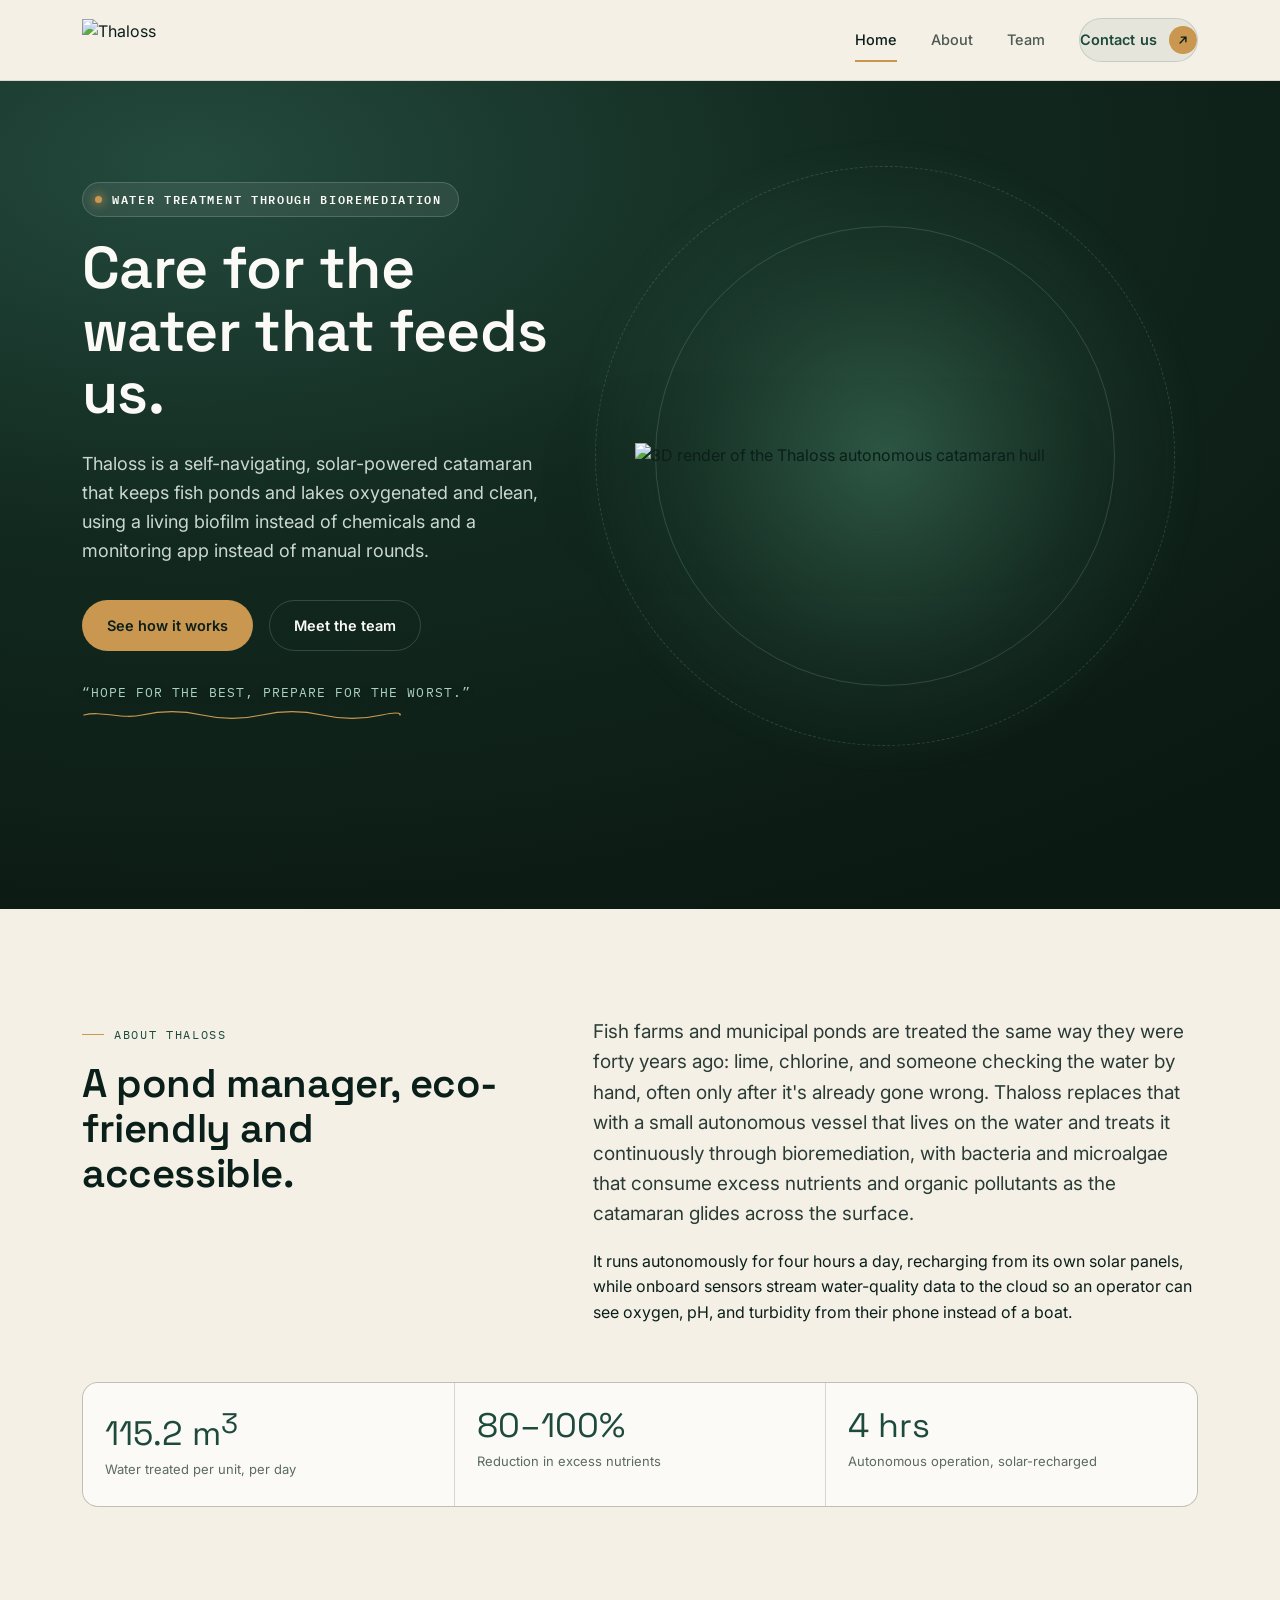
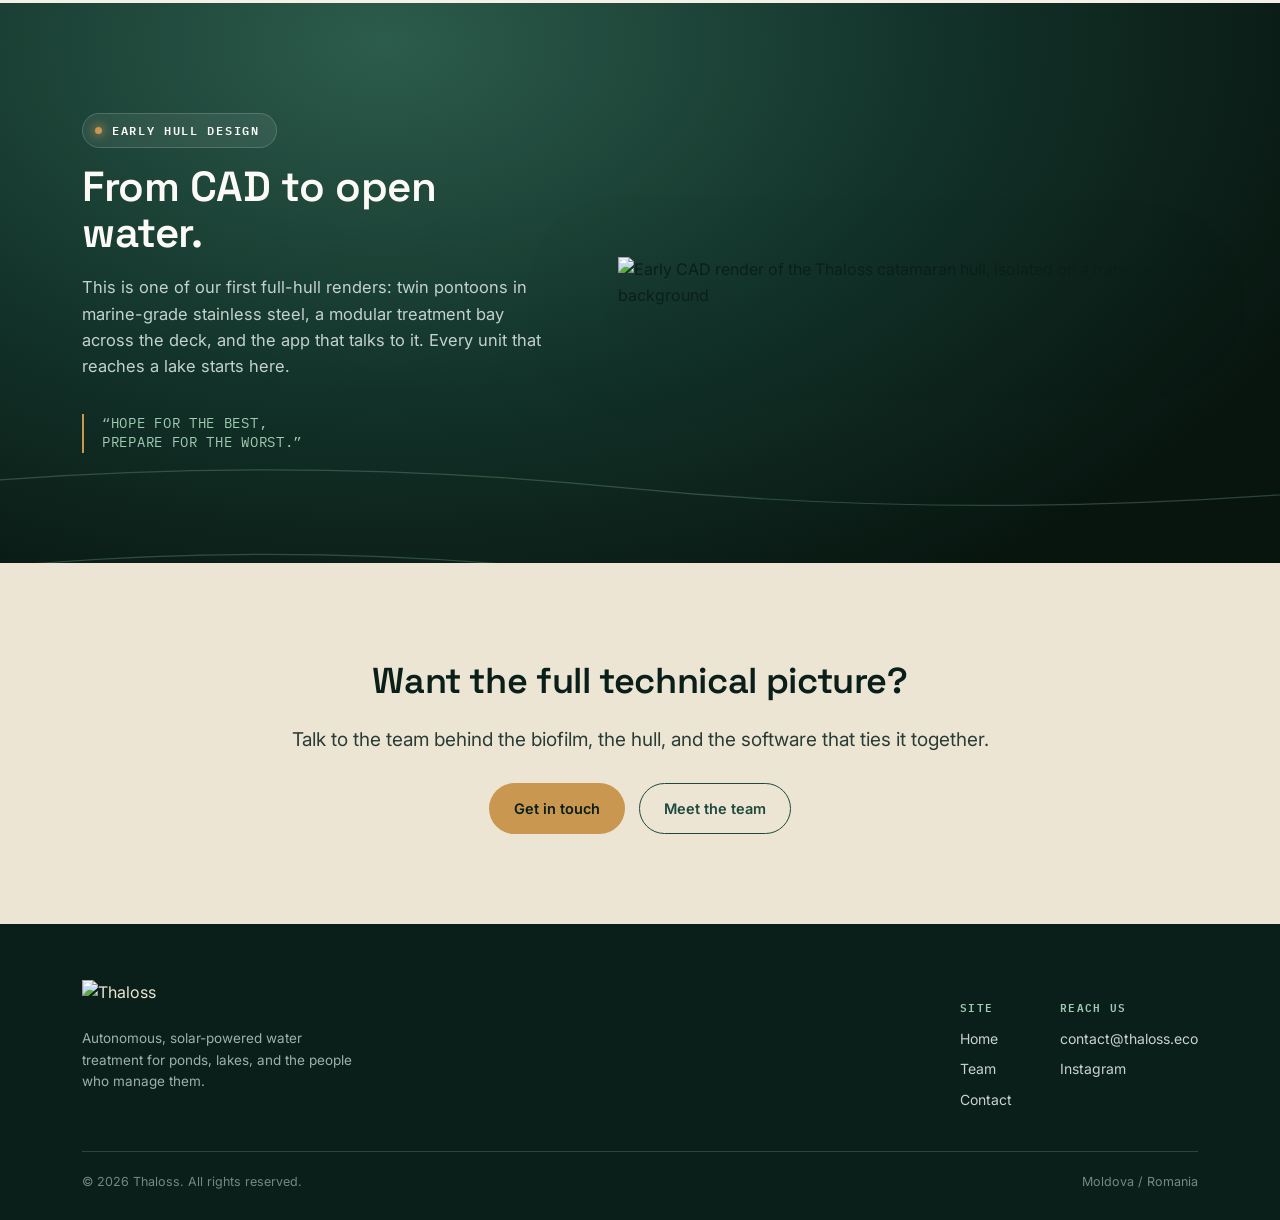
==== index.html @ fa3eab00 "Add files via upload" ====
<!DOCTYPE html>
<html lang="en">
<head>
<meta charset="UTF-8">
<meta name="viewport" content="width=device-width, initial-scale=1.0">
<title>Thaloss · Water treatment through Bioremediation</title>
<meta name="description" content="Thaloss builds an autonomous, solar-powered catamaran that keeps ponds and lakes oxygenated and clean using a living bacteria-microalgae biofilm, with no chemicals and no manual rounds.">
<link rel="icon" type="image/png" href="assets/favicon.png">
<link rel="preconnect" href="https://fonts.googleapis.com">
<link href="https://fonts.googleapis.com/css2?family=Space+Grotesk:wght@400;500;600;700&family=Inter:wght@400;500;600;700&family=IBM+Plex+Mono:wght@500&display=swap" rel="stylesheet">
<link rel="stylesheet" href="style.css">
<link rel="stylesheet" href="home.css">
</head>
<body>

<header class="site-header">
  <nav class="nav">
    <a href="index.html" class="brand"><img src="assets/icon_mark_black.png" alt="Thaloss"></a>
    <button class="nav-toggle" id="navToggle" aria-label="Menu"><span></span><span></span><span></span></button>
    <div class="nav-links" id="navLinks">
      <a href="index.html" class="active">Home</a>
      <a href="index.html#about">About</a>
      <a href="team.html">Team</a>
      <a href="contact.html" class="nav-cta"><span>Contact us</span><span class="cta-arrow"><svg viewBox="0 0 24 24" fill="none" stroke="currentColor" stroke-width="2.4" stroke-linecap="round" stroke-linejoin="round"><path d="M7 17L17 7M9 7h8v8"/></svg></span></a>
    </div>
  </nav>
</header>

<!-- ============ HERO ============ -->
<section class="hero">
  <div class="texture-dots"></div>
  <div class="hero-bg" aria-hidden="true"></div>

  <div class="wrap hero-content">
    <div class="hero-text">
      <span class="eyebrow eyebrow-lt">Water treatment through Bioremediation</span>
      <h1 class="hero-title" data-split>Care for the water that feeds us.</h1>
      <p class="hero-sub">Thaloss is a self-navigating, solar-powered catamaran that keeps fish ponds and lakes oxygenated and clean, using a living biofilm instead of chemicals and a monitoring app instead of manual rounds.</p>
      <div class="hero-actions">
        <a href="#about" class="btn btn-primary">See how it works</a>
        <a href="team.html" class="btn btn-ghost">Meet the team</a>
      </div>
      <div class="hero-motto-wrap">
        <p class="hero-motto">&ldquo;Hope for the best, prepare for the worst.&rdquo;</p>
        <svg class="motto-wave" viewBox="0 0 320 16" preserveAspectRatio="none">
          <path d="M2,8 C 20,2 40,14 60,8 S 100,2 120,8 S 160,14 180,8 S 220,2 240,8 S 280,14 300,8 318,8 318,8" />
        </svg>
      </div>
    </div>
    <div class="hero-visual" id="heroVisual">
      <div class="hero-glow"></div>
      <img class="hero-watermark spin-anim" src="assets/icon_mark_white.png" alt="" aria-hidden="true">
      <img class="hero-cad float-anim" src="assets/cad_render_clean.png" alt="3D render of the Thaloss autonomous catamaran hull">
      <div class="hero-ring ring-1"></div>
      <div class="hero-ring ring-2"></div>
    </div>
  </div>

  <div class="waterline" aria-hidden="true">
    <svg viewBox="0 0 1200 40" preserveAspectRatio="none">
      <path d="M0,20 Q100,0 200,20 T400,20 T600,20 T800,20 T1000,20 T1200,20 V40 H0 Z" fill="#F4F0E6"/>
    </svg>
  </div>
</section>

<!-- ============ ABOUT ============ -->
<section id="about" class="about">
  <div class="wrap">
    <div class="about-grid">
      <div class="reveal">
        <span class="eyebrow">About Thaloss</span>
        <h2 class="about-title">A pond manager, eco-friendly and accessible.</h2>
      </div>
      <div class="reveal">
        <p class="lede">Fish farms and municipal ponds are treated the same way they were forty years ago: lime, chlorine, and someone checking the water by hand, often only after it's already gone wrong. Thaloss replaces that with a small autonomous vessel that lives on the water and treats it continuously through bioremediation, with bacteria and microalgae that consume excess nutrients and organic pollutants as the catamaran glides across the surface.</p>
        <p>It runs autonomously for four hours a day, recharging from its own solar panels, while onboard sensors stream water-quality data to the cloud so an operator can see oxygen, pH, and turbidity from their phone instead of a boat.</p>
      </div>
    </div>

    <div class="stats">
      <div class="stat reveal">
        <div class="num">115.2 m<sup>3</sup></div>
        <div class="lbl">Water treated per unit, per day</div>
      </div>
      <div class="stat reveal">
        <div class="num">80–100%</div>
        <div class="lbl">Reduction in excess nutrients</div>
      </div>
      <div class="stat reveal">
        <div class="num">4 hrs</div>
        <div class="lbl">Autonomous operation, solar-recharged</div>
      </div>
    </div>
  </div>
</section>

<!-- ============ CAD PREVIEW / LAKE SECTION ============ -->
<section class="cad-section">
  <div class="texture-dots"></div>
  <img class="section-watermark" style="top:-40px; right:-40px;" src="assets/icon_mark_white.png" alt="">
  <div class="cad-bg" aria-hidden="true">
    <svg class="cad-waves" viewBox="0 0 1440 900" preserveAspectRatio="xMidYMid slice">
      <defs>
        <radialGradient id="lakeGlow" cx="30%" cy="20%" r="80%">
          <stop offset="0%" stop-color="#2C5C4C"/>
          <stop offset="55%" stop-color="#123229"/>
          <stop offset="100%" stop-color="#08150F"/>
        </radialGradient>
      </defs>
      <rect width="1440" height="900" fill="url(#lakeGlow)"/>
      <g opacity="0.35" stroke="#6FA287" stroke-width="1.4" fill="none">
        <path d="M-100,780 Q300,730 700,780 T1540,780"/>
        <path d="M-100,830 Q300,790 700,830 T1540,830"/>
        <path d="M-100,680 Q300,640 700,680 T1540,680"/>
      </g>
    </svg>
  </div>

  <div class="wrap cad-content">
    <div class="cad-text reveal">
      <span class="eyebrow eyebrow-lt">Early hull design</span>
      <h2 class="cad-title">From CAD to open water.</h2>
      <p class="cad-copy">This is one of our first full-hull renders: twin pontoons in marine-grade stainless steel, a modular treatment bay across the deck, and the app that talks to it. Every unit that reaches a lake starts here.</p>
      <blockquote class="cad-quote">&ldquo;Hope for the best,<br>prepare for the worst.&rdquo;</blockquote>
    </div>
    <div class="cad-image reveal">
      <img src="assets/cad_render_clean.png" alt="Early CAD render of the Thaloss catamaran hull, isolated on a transparent background">
    </div>
  </div>
</section>

<!-- ============ CLOSING CTA ============ -->
<section class="closing">
  <div class="wrap closing-inner reveal">
    <h2>Want the full technical picture?</h2>
    <p class="lede" style="margin:0 auto 28px;text-align:center;">Talk to the team behind the biofilm, the hull, and the software that ties it together.</p>
    <div style="display:flex; justify-content:center; gap:14px; flex-wrap:wrap;">
      <a href="contact.html" class="btn btn-primary">Get in touch</a>
      <a href="team.html" class="btn btn-outline">Meet the team</a>
    </div>
  </div>
</section>

<footer class="site-footer">
  <div class="wrap">
    <div class="footer-top">
      <div>
        <div class="footer-brand"><img src="assets/icon_mark_white.png" alt="Thaloss"></div>
        <p class="footer-tagline">Autonomous, solar-powered water treatment for ponds, lakes, and the people who manage them.</p>
      </div>
      <div class="footer-links">
        <div class="footer-col">
          <h5>Site</h5>
          <a href="index.html">Home</a>
          <a href="team.html">Team</a>
          <a href="contact.html">Contact</a>
        </div>
        <div class="footer-col">
          <h5>Reach us</h5>
          <a href="mailto:contact@thaloss.eco">contact@thaloss.eco</a>
          <a href="https://instagram.com/david.bragarenco" target="_blank" rel="noopener">Instagram</a>
        </div>
      </div>
    </div>
    <div class="footer-bottom">
      <span>© 2026 Thaloss. All rights reserved.</span>
      <span>Moldova / Romania</span>
    </div>
  </div>
</footer>

<script src="script.js"></script>
</body>
</html>
---- style.css ----
/* ===========================================================
   THALOSS · Design System
   Palette: deep water teal / algae green / warm sand / amber
   Display: Space Grotesk (geometric, matches the mark)
   Body: Inter | Utility/mono: IBM Plex Mono
=========================================================== */

:root{
  --ink:        #0B1F1A;
  --deep:       #0F2E27;
  --forest:     #1E4A3D;
  --algae:      #5FA987;
  --algae-lt:   #9FCBB2;
  --sand:       #F4F0E6;
  --sand-2:     #ECE5D3;
  --paper:      #FBFAF6;
  --amber:      #C9974F;
  --line:       rgba(11,31,26,0.12);
  --line-lt:    rgba(255,255,255,0.16);

  --head:  "Space Grotesk", "Inter", -apple-system, BlinkMacSystemFont, sans-serif;
  --body:  "Inter", -apple-system, BlinkMacSystemFont, sans-serif;
  --mono:  "IBM Plex Mono", ui-monospace, monospace;

  --maxw: 1180px;
}

*{ box-sizing: border-box; }
html{ scroll-behavior: smooth; }
body{
  margin:0;
  background: var(--sand);
  color: var(--ink);
  font-family: var(--body);
  font-size: 16px;
  line-height: 1.6;
  -webkit-font-smoothing: antialiased;
  animation: page-fade-in .5s ease both;
}
@keyframes page-fade-in{
  from{ opacity: 0; }
  to{ opacity: 1; }
}
img{ max-width:100%; display:block; }
a{ color:inherit; text-decoration:none; }

::selection{ background: var(--algae); color: var(--ink); }

@media (prefers-reduced-motion: reduce){
  *{ animation-duration: 0.001ms !important; animation-iteration-count: 1 !important; transition-duration: 0.001ms !important; scroll-behavior:auto !important; }
}

/* ---------- layout helpers ---------- */
.wrap{
  max-width: var(--maxw);
  margin: 0 auto;
  padding: 0 32px;
}
section{ position: relative; }

/* ---------- typography ---------- */
h1,h2,h3,h4{
  font-family: var(--head);
  font-weight: 600;
  letter-spacing: -0.01em;
  margin: 0;
  color: var(--ink);
}
.eyebrow{
  font-family: var(--mono);
  font-size: 12px;
  letter-spacing: 0.14em;
  text-transform: uppercase;
  color: var(--forest);
  display: inline-flex;
  align-items: center;
  gap: 10px;
}
.eyebrow::before{
  content:"";
  width: 22px; height: 1px;
  background: var(--amber);
  display:inline-block;
}
.eyebrow-lt{
  color: var(--paper);
  background: rgba(255,255,255,0.08);
  border: 1px solid rgba(255,255,255,0.16);
  padding: 7px 16px 7px 12px;
  border-radius: 999px;
  font-weight: 600;
  backdrop-filter: blur(6px);
}
.eyebrow-lt::before{
  width: 7px; height: 7px;
  border-radius: 50%;
  background: var(--amber);
  box-shadow: 0 0 10px 2px rgba(201,151,79,0.6);
  animation: eyebrow-pulse 2.4s ease-in-out infinite;
}
@keyframes eyebrow-pulse{
  0%, 100%{ opacity: 1; }
  50%{ opacity: 0.5; }
}
p{ margin: 0 0 1em; }
.lede{
  font-size: 19px;
  color: #2B3B36;
  max-width: 60ch;
}

/* ---------- nav ---------- */
.site-header{
  position: sticky; top:0; z-index: 100;
  background: rgba(244,240,230,0.86);
  backdrop-filter: blur(10px);
  border-bottom: 1px solid var(--line);
  transition: box-shadow .3s ease;
}
.site-header.scrolled{
  box-shadow: 0 8px 24px rgba(11,31,26,0.08);
}
.nav{
  max-width: var(--maxw);
  margin: 0 auto;
  padding: 18px 32px;
  display:flex;
  align-items:center;
  justify-content: space-between;
}
.brand{
  display:flex;
  align-items:center;
  transition: transform .3s ease;
}
.brand:hover{ transform: scale(1.06) rotate(-2deg); }
.brand img{
  height: 42px;
  width: auto;
  display:block;
}
.nav-links{
  display:flex;
  align-items:center;
  gap: 34px;
  font-size: 14.5px;
  font-weight: 500;
}
.nav-links a{
  position: relative;
  padding: 4px 0;
  color: var(--ink);
  opacity: 0.72;
  transition: opacity .2s ease;
}
.nav-links a:hover{ opacity: 1; }
.nav-links a:not(.nav-cta)::after{
  content:"";
  position:absolute; left:0; right:100%; bottom:-6px;
  height: 2px; background: var(--amber);
  transition: right .3s cubic-bezier(.2,.8,.2,1);
}
.nav-links a:not(.nav-cta):hover::after{ right: 0; }
.nav-links a.active{ opacity: 1; }
.nav-links a.active:not(.nav-cta)::after{ right: 0; }
.nav-cta{
  position: relative;
  display:inline-flex;
  align-items:center;
  gap: 12px;
  background: rgba(30,74,61,0.06);
  border: 1px solid rgba(30,74,61,0.16);
  color: var(--forest) !important;
  padding: 7px 7px 7px 30px;
  min-height: 44px;
  border-radius: 999px;
  font-weight: 600;
  font-size: 14.5px;
  letter-spacing: 0.01em;
  opacity: 1 !important;
  overflow: hidden;
  transition: border-color .35s ease, color .35s ease, box-shadow .35s ease, transform .3s ease, padding .3s ease;
}
.nav-cta::before{
  content:"";
  position:absolute; inset:0;
  background: linear-gradient(135deg, var(--forest) 0%, #2E6B57 100%);
  transform: scaleX(0);
  transform-origin: left center;
  transition: transform .4s cubic-bezier(.2,.8,.2,1);
}
.nav-cta span:first-child{ position: relative; z-index: 1; }
.nav-cta:hover{
  color: var(--paper) !important;
  border-color: transparent;
  box-shadow: 0 10px 24px rgba(30,74,61,0.35);
  transform: translateY(-2px);
  padding-right: 6px;
}
.nav-cta:hover::before{ transform: scaleX(1); }
.nav-cta .cta-arrow{
  position: relative;
  z-index: 1;
  display:flex; align-items:center; justify-content:center;
  width: 28px; height: 28px;
  border-radius: 50%;
  background: var(--amber);
  color: var(--ink);
  flex: none;
  box-shadow: 0 0 0 0 rgba(201,151,79,0.5);
  transition: transform .35s cubic-bezier(.2,.8,.2,1), box-shadow .35s ease;
}
.nav-cta .cta-arrow svg{ width: 14px; height: 14px; }
.nav-cta:hover .cta-arrow{
  transform: rotate(45deg) scale(1.06);
  box-shadow: 0 0 0 6px rgba(201,151,79,0.18);
}
.nav-toggle{ display:none; }

@media (max-width: 760px){
  .nav-links{
    position: fixed; inset: 64px 0 0 0;
    background: var(--sand);
    flex-direction: column;
    justify-content: flex-start;
    padding: 36px 32px;
    gap: 26px;
    font-size: 18px;
    transform: translateX(100%);
    transition: transform .35s ease;
  }
  .nav-links.open{ transform: translateX(0); }
  .nav-toggle{
    display:flex; flex-direction:column; gap:5px;
    background:none; border:none; cursor:pointer; padding: 6px;
    z-index: 110;
  }
  .nav-toggle span{ width:22px; height:2px; background: var(--ink); display:block; }
}

/* ---------- waterline divider (signature element) ---------- */
.waterline{
  display:block;
  width:100%;
  height: 40px;
  line-height:0;
}
.waterline svg{ width:100%; height:100%; display:block; }
.waterline path{ animation: drift 14s ease-in-out infinite alternate; }
@keyframes drift{
  0%{ transform: translateX(0); }
  100%{ transform: translateX(-24px); }
}

/* ---------- buttons ---------- */
.btn{
  display:inline-flex;
  align-items:center;
  gap: 10px;
  padding: 13px 24px;
  border-radius: 999px;
  font-weight: 600;
  font-size: 14.5px;
  border: 1px solid transparent;
  cursor:pointer;
  transition: transform .2s ease, background .2s ease, border-color .2s ease, color .2s ease;
}
.btn:hover{ transform: translateY(-1px); }
.btn-primary{ background: var(--amber); color: var(--ink); }
.btn-primary:hover{ background: #dcae66; }
.btn-ghost{ border-color: var(--line-lt); color: var(--paper); }
.btn-ghost:hover{ background: rgba(255,255,255,0.08); }
.btn-outline{ border-color: var(--forest); color: var(--forest); }
.btn-outline:hover{ background: var(--forest); color: var(--paper); }

/* ---------- footer ---------- */
.site-footer{
  background: var(--ink);
  color: var(--sand-2);
  padding: 56px 0 28px;
}
.footer-top{
  display:flex; justify-content:space-between; align-items:flex-start;
  flex-wrap: wrap; gap: 32px;
  padding-bottom: 32px;
  border-bottom: 1px solid var(--line-lt);
}
.footer-brand img{ height: 40px; width: auto; display:block; }
.footer-tagline{
  font-size: 13.5px; color: #9FB0AA; max-width: 30ch; margin-top: 8px;
}
.footer-links{ display:flex; gap: 48px; flex-wrap: wrap; }
.footer-col h5{
  font-family: var(--mono); font-size: 11px; letter-spacing: 0.12em;
  text-transform: uppercase; color: var(--algae-lt); margin-bottom: 12px; font-weight:600;
}
.footer-col a, .footer-col div{
  display:block; font-size: 14px; color: #C9D3CE; margin-bottom: 8px;
}
.footer-col a:hover{ color: var(--paper); }
.footer-bottom{
  display:flex; justify-content:space-between; flex-wrap:wrap; gap: 10px;
  padding-top: 20px; font-size: 12.5px; color: #75887F;
}

/* ---------- word-split heading reveal (data-split) ---------- */
.word{
  display: inline-block;
  opacity: 0;
  transform: translateY(24px);
  animation: word-in .7s cubic-bezier(.2,.7,.2,1) forwards;
}
@keyframes word-in{
  to{ opacity: 1; transform: translateY(0); }
}

/* ---------- dot-grid texture (used on dark sections to avoid flat blocks) ---------- */
.texture-dots{
  position: absolute; inset: 0;
  background-image: radial-gradient(rgba(159,203,178,0.16) 1px, transparent 1px);
  background-size: 26px 26px;
  mask-image: radial-gradient(ellipse 80% 60% at 50% 40%, black 40%, transparent 85%);
  pointer-events: none;
  z-index: 0;
}

/* ---------- brand watermark (used across dark sections) ---------- */
.section-watermark{
  position: absolute;
  width: 340px;
  max-width: 46vw;
  opacity: 0.05;
  pointer-events: none;
  user-select: none;
  z-index: 0;
  animation: section-watermark-drift 20s ease-in-out infinite;
  transform-origin: center;
}
@keyframes section-watermark-drift{
  0%, 100%{ transform: rotate(4deg) scale(1); }
  50%{ transform: rotate(10deg) scale(1.05); }
}
.section-watermark.centered{
  width: 460px;
  max-width: 70vw;
  opacity: 0.08;
  top: 50%; left: 50%; right: auto; bottom: auto;
  animation: centered-watermark-drift 20s ease-in-out infinite;
}
@keyframes centered-watermark-drift{
  0%, 100%{ transform: translate(-50%,-50%) rotate(-6deg) scale(1); }
  50%{ transform: translate(-50%,-50%) rotate(0deg) scale(1.06); }
}

/* ---------- reveal on scroll ---------- */
.reveal{
  opacity: 0;
  transform: translateY(18px);
  transition: opacity .7s ease, transform .7s ease;
}
.reveal.in{ opacity: 1; transform: translateY(0); }

/* ---------- stat chips ---------- */
.stats{
  display:grid;
  grid-template-columns: repeat(3,1fr);
  gap: 1px;
  background: var(--line);
  border: 1px solid var(--line);
  border-radius: 16px;
  overflow: hidden;
  margin-top: 40px;
}
.stat{
  background: var(--paper);
  padding: 26px 22px;
  transition: transform .3s ease, background .3s ease;
}
.stat:hover{ background: var(--sand-2); }
.stats .stat:nth-child(1){ transition-delay: .02s; }
.stats .stat:nth-child(2){ transition-delay: .12s; }
.stats .stat:nth-child(3){ transition-delay: .22s; }
.stat .num{
  font-family: var(--head);
  font-size: 34px;
  color: var(--forest);
  line-height:1;
}
.stat .lbl{
  font-size: 13px; color: #5C6A64; margin-top: 8px;
}
@media (max-width: 700px){
  .stats{ grid-template-columns: 1fr; }
}
---- home.css ----
/* ---------- HERO ---------- */
.hero{
  position: relative;
  min-height: 92vh;
  display:grid;
  align-items:center;
  overflow: hidden;
  background: var(--ink);
}
.hero-bg{
  position:absolute; inset:0;
  background:
    radial-gradient(120% 100% at 15% 10%, #244A3E 0%, #12291F 45%, #0B1913 100%),
    linear-gradient(to bottom, transparent 60%, rgba(0,0,0,0.28) 100%);
}
.hero-content{
  position: relative;
  z-index: 2;
  width: 100%;
  padding-top: 70px;
  padding-bottom: 60px;
  display: grid;
  grid-template-columns: minmax(320px, 480px) 1fr;
  gap: 10px;
  align-items: center;
}
.hero-title{
  color: var(--paper);
  font-size: clamp(38px, 4.6vw, 64px);
  line-height: 1.06;
  margin-top: 20px;
  max-width: 14ch;
}
.hero-sub{
  color: #CBD8D1;
  font-size: 18px;
  max-width: 50ch;
  margin: 26px 0 34px;
}
.hero-actions{ display:flex; gap:16px; flex-wrap:wrap; align-items:center; }
.hero-motto-wrap{ margin-top: 32px; display:inline-block; position: relative; z-index: 3; }
.hero-motto{
  font-family: var(--mono);
  text-transform: uppercase;
  letter-spacing: 0.08em;
  color: #A9D3BE;
  font-size: 13px;
  margin: 0;
  text-shadow: 0 2px 6px rgba(0,0,0,0.35);
}
.motto-wave{
  width: 100%;
  max-width: 320px;
  height: 12px;
  margin-top: 6px;
  overflow: visible;
}
.motto-wave path{
  fill: none;
  stroke: var(--amber);
  stroke-width: 1.6;
  stroke-linecap: round;
  stroke-dasharray: 400;
  stroke-dashoffset: 400;
  animation: draw-wave 1.6s ease-out .4s forwards, bob-wave 3.5s ease-in-out 2s infinite;
}
@keyframes draw-wave{ to{ stroke-dashoffset: 0; } }
@keyframes bob-wave{
  0%, 100%{ transform: translateY(0); }
  50%{ transform: translateY(2px); }
}

/* ---------- HERO VISUAL ---------- */
.hero-visual{
  position: relative;
  display:flex;
  align-items:center;
  justify-content:center;
  min-height: 560px;
  will-change: transform;
}
.hero-glow{
  position: absolute;
  top: 50%; left: 50%;
  width: 640px; height: 640px;
  max-width: 92vw; max-height: 92vw;
  transform: translate(-50%,-50%);
  border-radius: 50%;
  background: radial-gradient(circle, rgba(95,169,135,0.38) 0%, rgba(95,169,135,0.09) 45%, transparent 70%);
  filter: blur(6px);
  animation: glow-pulse 7s ease-in-out infinite;
  z-index: 0;
}
@keyframes glow-pulse{
  0%, 100%{ transform: translate(-50%,-50%) scale(1); opacity: 0.75; }
  50%{ transform: translate(-50%,-50%) scale(1.1); opacity: 1; }
}
.hero-ring{
  position: absolute;
  top: 50%; left: 50%;
  border: 1px solid rgba(159,203,178,0.2);
  border-radius: 50%;
  pointer-events: none;
}
.ring-1{ width: 460px; height: 460px; margin: -230px 0 0 -230px; animation: spin-slow 40s linear infinite; }
.ring-2{ width: 580px; height: 580px; margin: -290px 0 0 -290px; border-style: dashed; animation: spin-slow-rev 60s linear infinite; }
@keyframes spin-slow{ from{ transform: rotate(0); } to{ transform: rotate(360deg); } }
@keyframes spin-slow-rev{ from{ transform: rotate(360deg); } to{ transform: rotate(0); } }

.hero-watermark{
  position: absolute;
  top: 50%; left: 50%;
  width: 100%;
  max-width: 620px;
  opacity: 0.13;
  transform: translate(-50%,-50%) rotate(-6deg);
  pointer-events: none;
  z-index: 0;
}
.hero-watermark.spin-anim{ animation: hero-watermark-drift 22s ease-in-out infinite; }
@keyframes hero-watermark-drift{
  0%, 100%{ transform: translate(-50%,-50%) rotate(-6deg) scale(1); }
  50%{ transform: translate(-50%,-50%) rotate(0deg) scale(1.06); }
}
.hero-cad{
  position: relative;
  width: 100%;
  max-width: 500px;
  filter: drop-shadow(0 30px 50px rgba(0,0,0,0.5));
  z-index: 1;
}
.float-anim{ animation: float-y 6s ease-in-out infinite; }
@keyframes float-y{
  0%, 100%{ transform: translateY(0) rotate(0deg); }
  50%{ transform: translateY(-14px) rotate(0.6deg); }
}
@media (max-width: 900px){
  .hero-content{ grid-template-columns: 1fr; }
  .hero-visual{ order: -1; min-height: 320px; margin-bottom: 8px; }
  .hero-cad{ max-width: 300px; }
  .hero-ring, .hero-glow{ display: none; }
  .hero-watermark{ max-width: 380px; }
}

/* ---------- ABOUT ---------- */
.about{ background: var(--sand); padding: 108px 0 96px; }
.about-grid{
  display:grid;
  grid-template-columns: 0.85fr 1.15fr;
  gap: 64px;
  align-items: start;
}
.about-title{
  font-size: clamp(28px, 3.4vw, 40px);
  margin-top: 18px;
  line-height: 1.12;
}
@media (max-width: 820px){
  .about-grid{ grid-template-columns: 1fr; gap: 24px; }
}

/* ---------- CAD SECTION ---------- */
.cad-section{
  position: relative;
  background: var(--ink);
  padding: 110px 0;
  overflow: hidden;
}
.cad-bg{ position:absolute; inset:0; }
.cad-waves{ width:100%; height:100%; }
.cad-content{
  position: relative; z-index: 2;
  display:grid;
  grid-template-columns: 0.95fr 1.15fr;
  gap: 56px;
  align-items: center;
}
.cad-title{
  color: var(--paper);
  font-size: clamp(28px, 3.6vw, 42px);
  margin-top: 16px;
  line-height: 1.1;
}
.cad-copy{
  color: #C3D2CB;
  font-size: 16.5px;
  max-width: 46ch;
  margin-top: 18px;
}
.cad-quote{
  margin: 34px 0 0;
  padding-left: 18px;
  border-left: 2px solid var(--amber);
  font-family: var(--mono);
  text-transform: uppercase;
  letter-spacing: 0.05em;
  font-size: 14px;
  color: var(--algae-lt);
  line-height: 1.4;
}
.cad-image img{
  filter: drop-shadow(0 30px 46px rgba(0,0,0,0.55));
}
@media (max-width: 860px){
  .cad-content{ grid-template-columns: 1fr; }
  .cad-image{ order: -1; }
}

/* ---------- CLOSING CTA ---------- */
.closing{ background: var(--sand-2); padding: 90px 0; }
.closing-inner{ text-align:center; }
.closing-inner h2{
  font-size: clamp(26px,3.2vw,36px);
  margin-bottom: 14px;
}
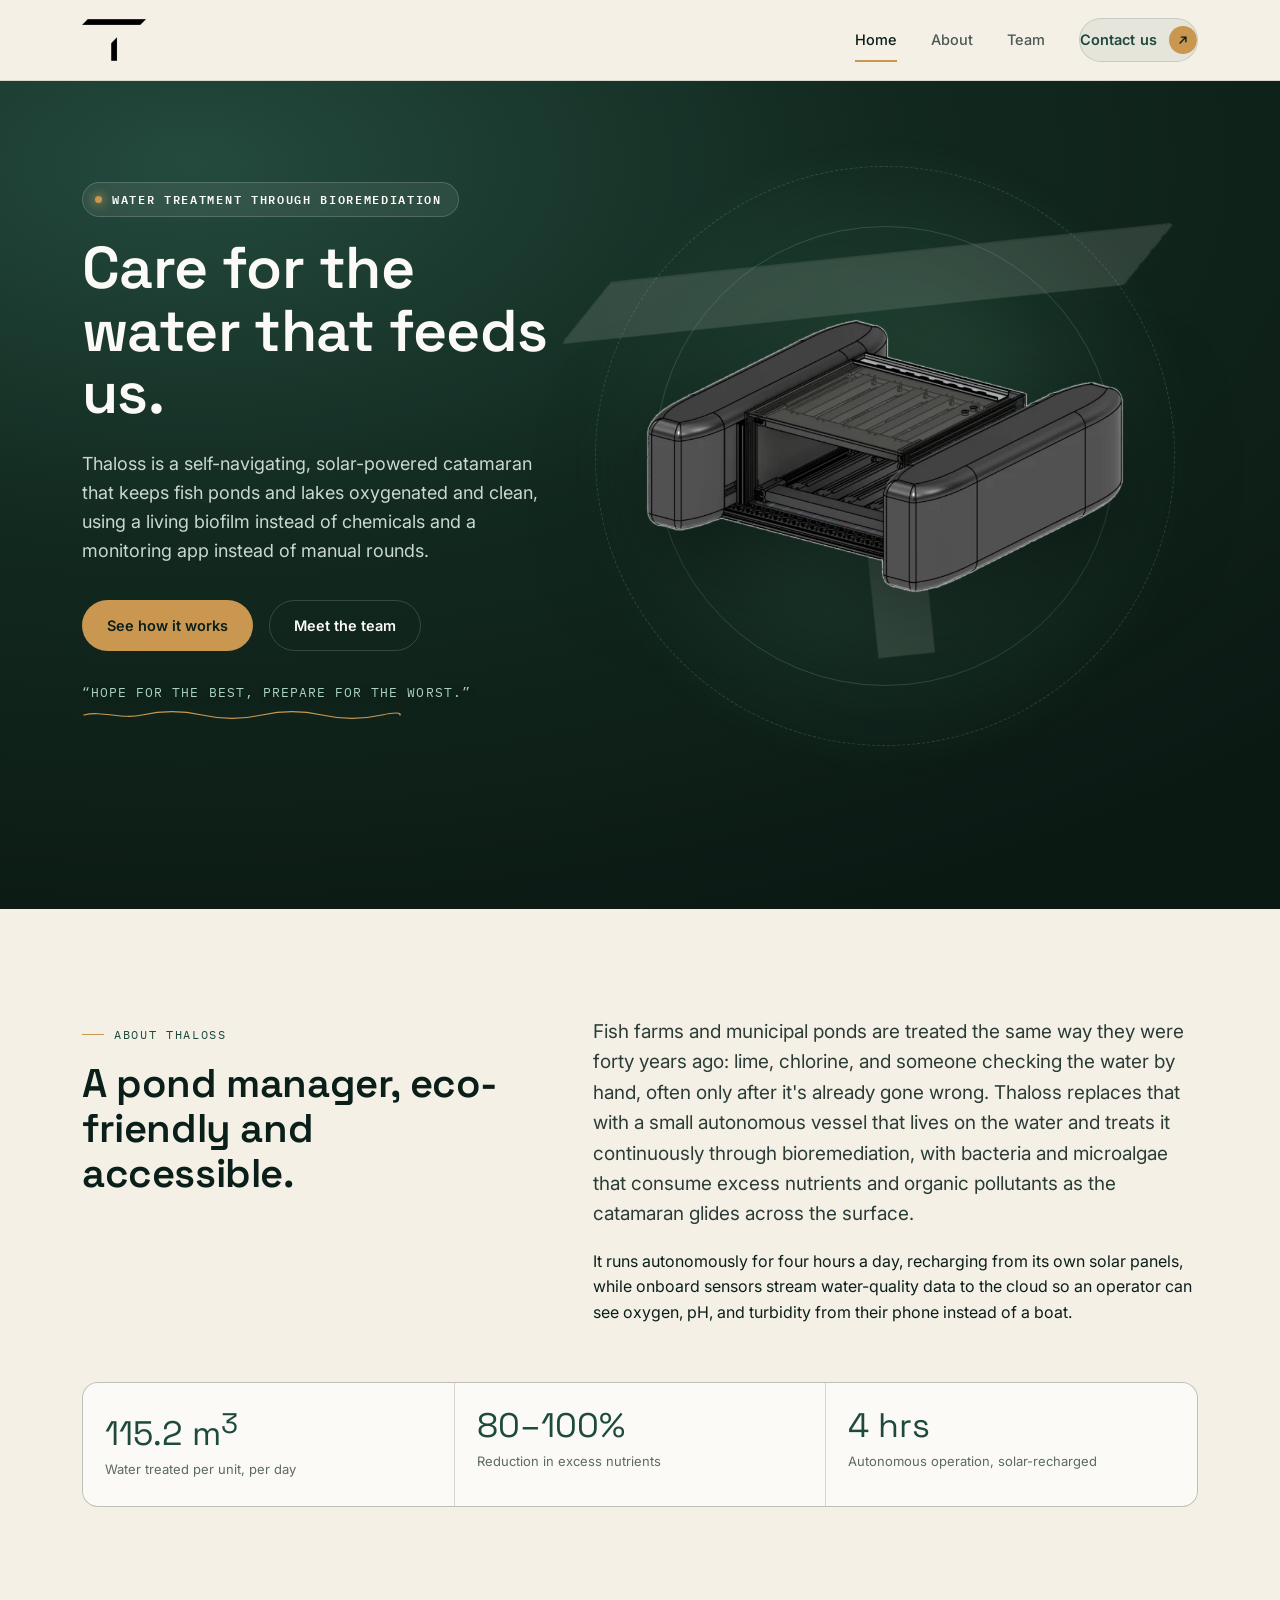
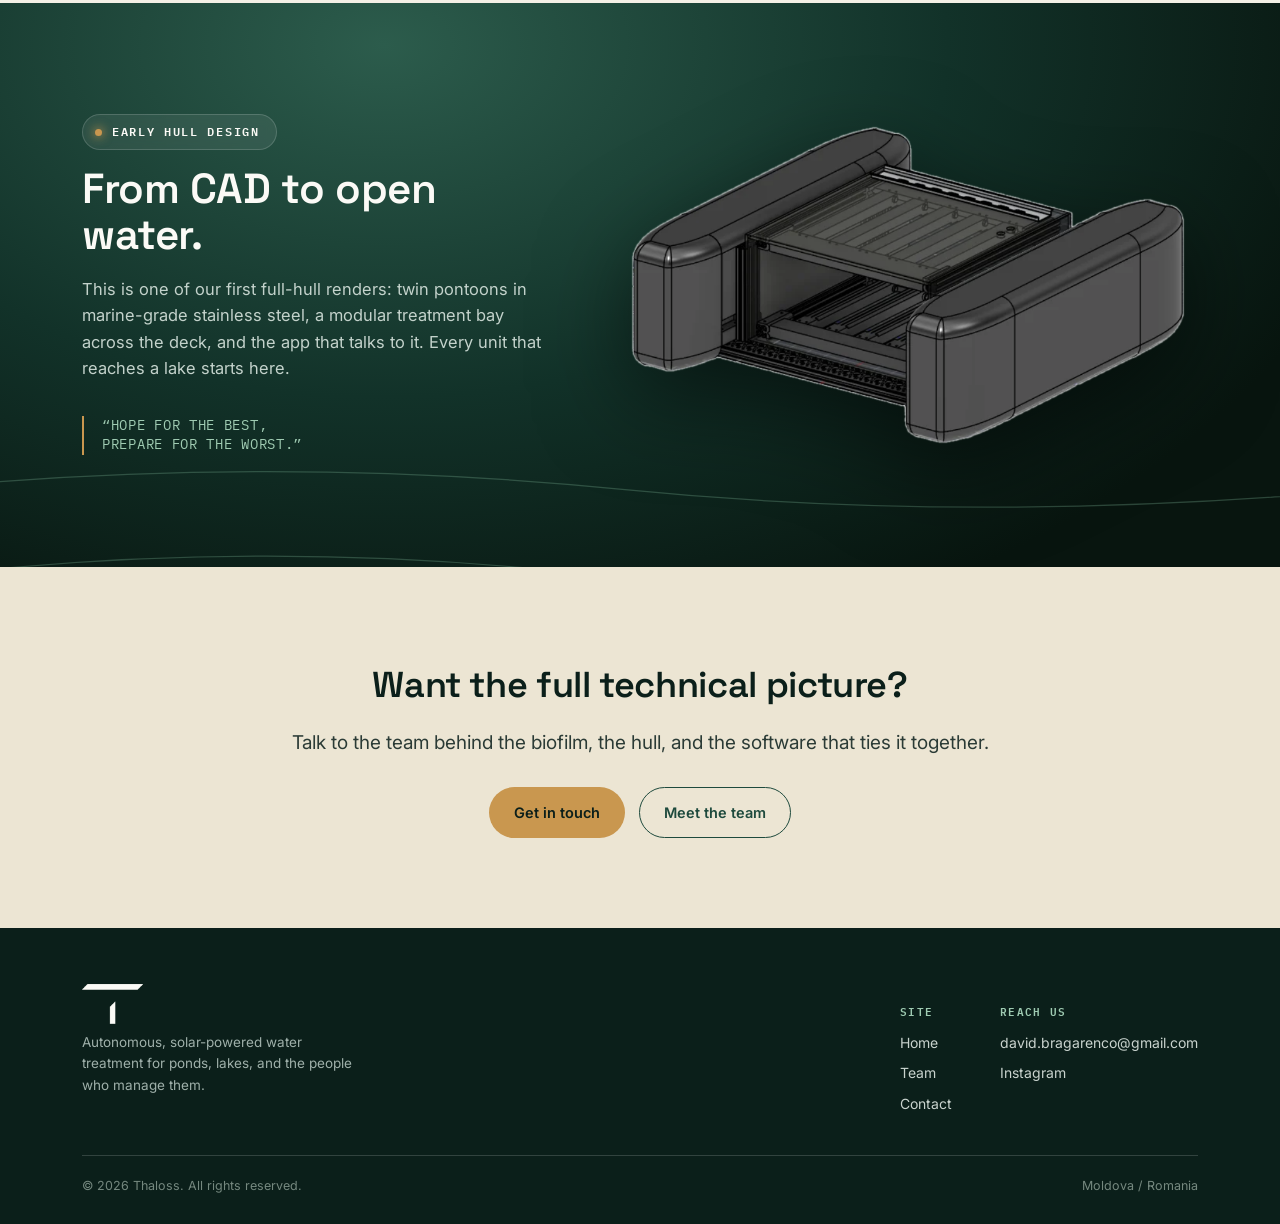
==== commit 60dc0fc0: "Add files via upload" ====
--- a/index.html
+++ b/index.html
@@ -157,7 +157,7 @@
         </div>
         <div class="footer-col">
           <h5>Reach us</h5>
-          <a href="mailto:contact@thaloss.eco">contact@thaloss.eco</a>
+          <a href="mailto:david.bragarenco@gmail.com">david.bragarenco@gmail.com</a>
           <a href="https://instagram.com/david.bragarenco" target="_blank" rel="noopener">Instagram</a>
         </div>
       </div>
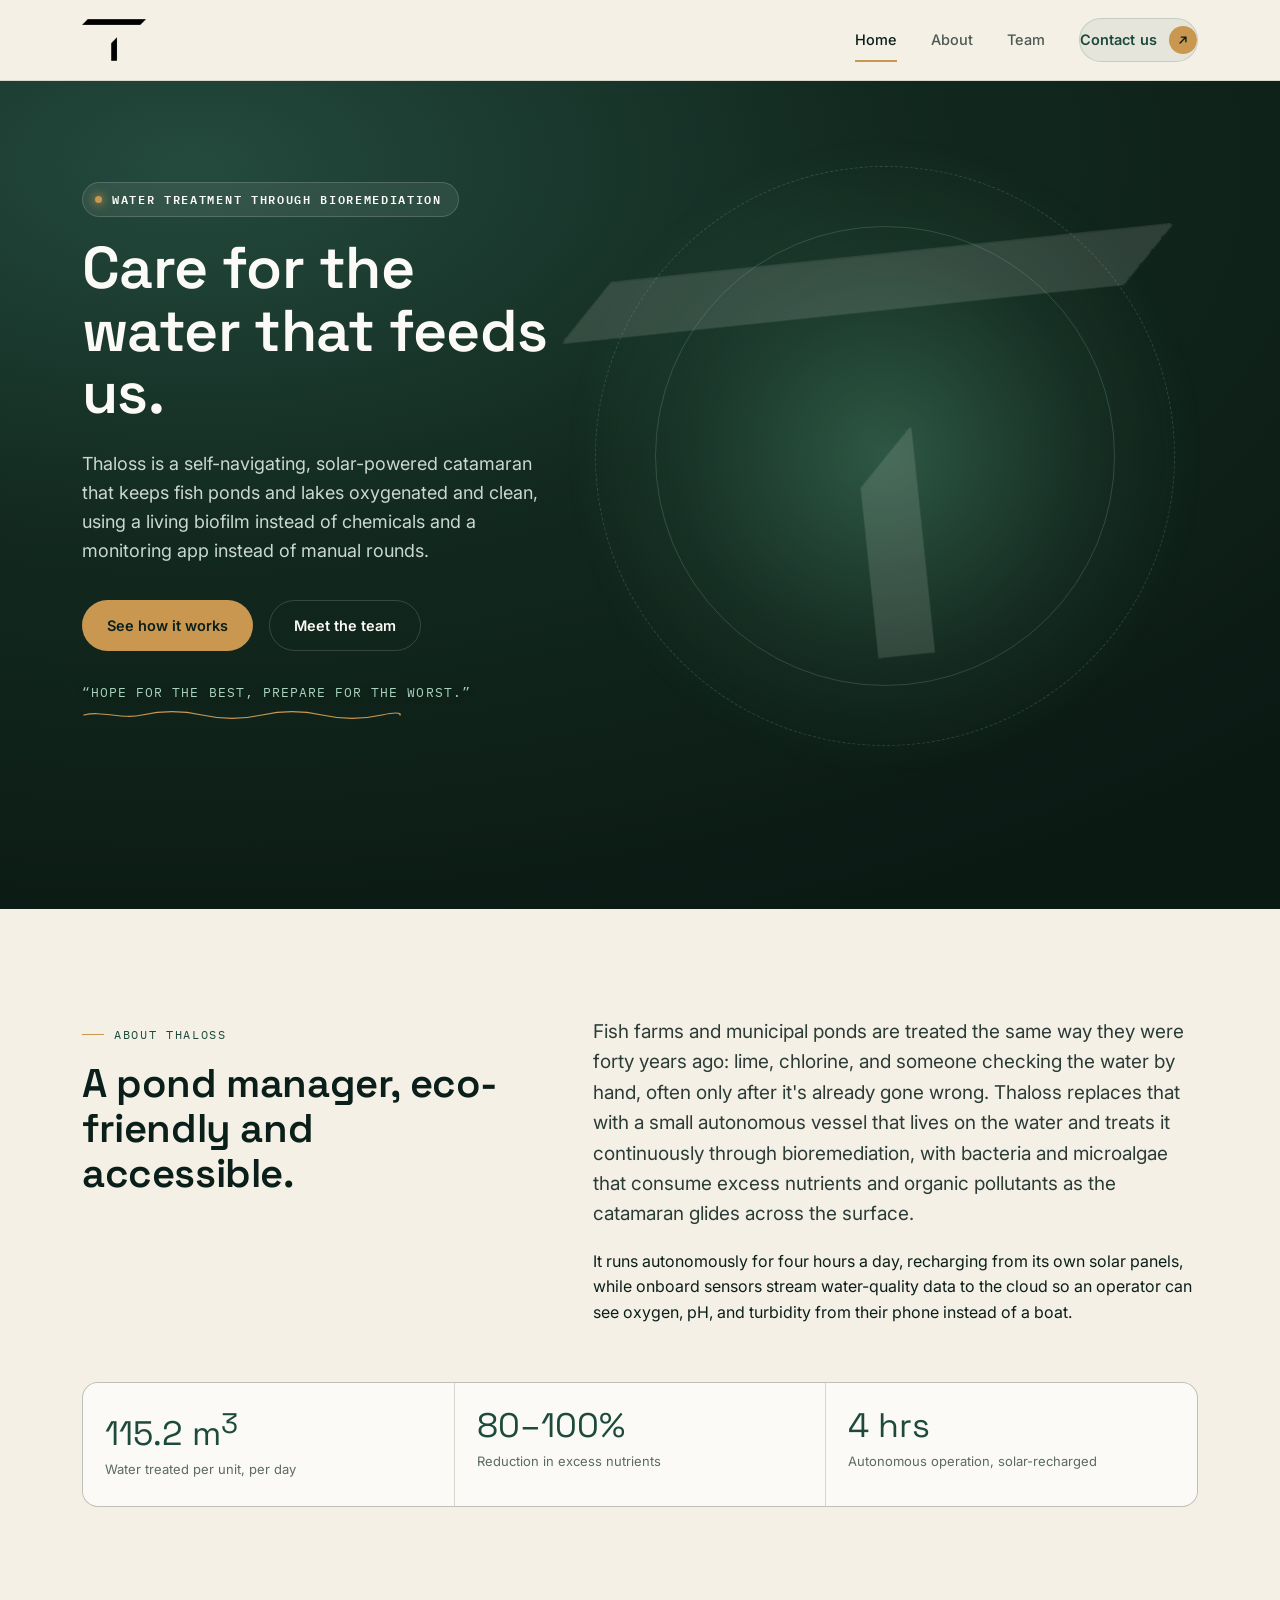
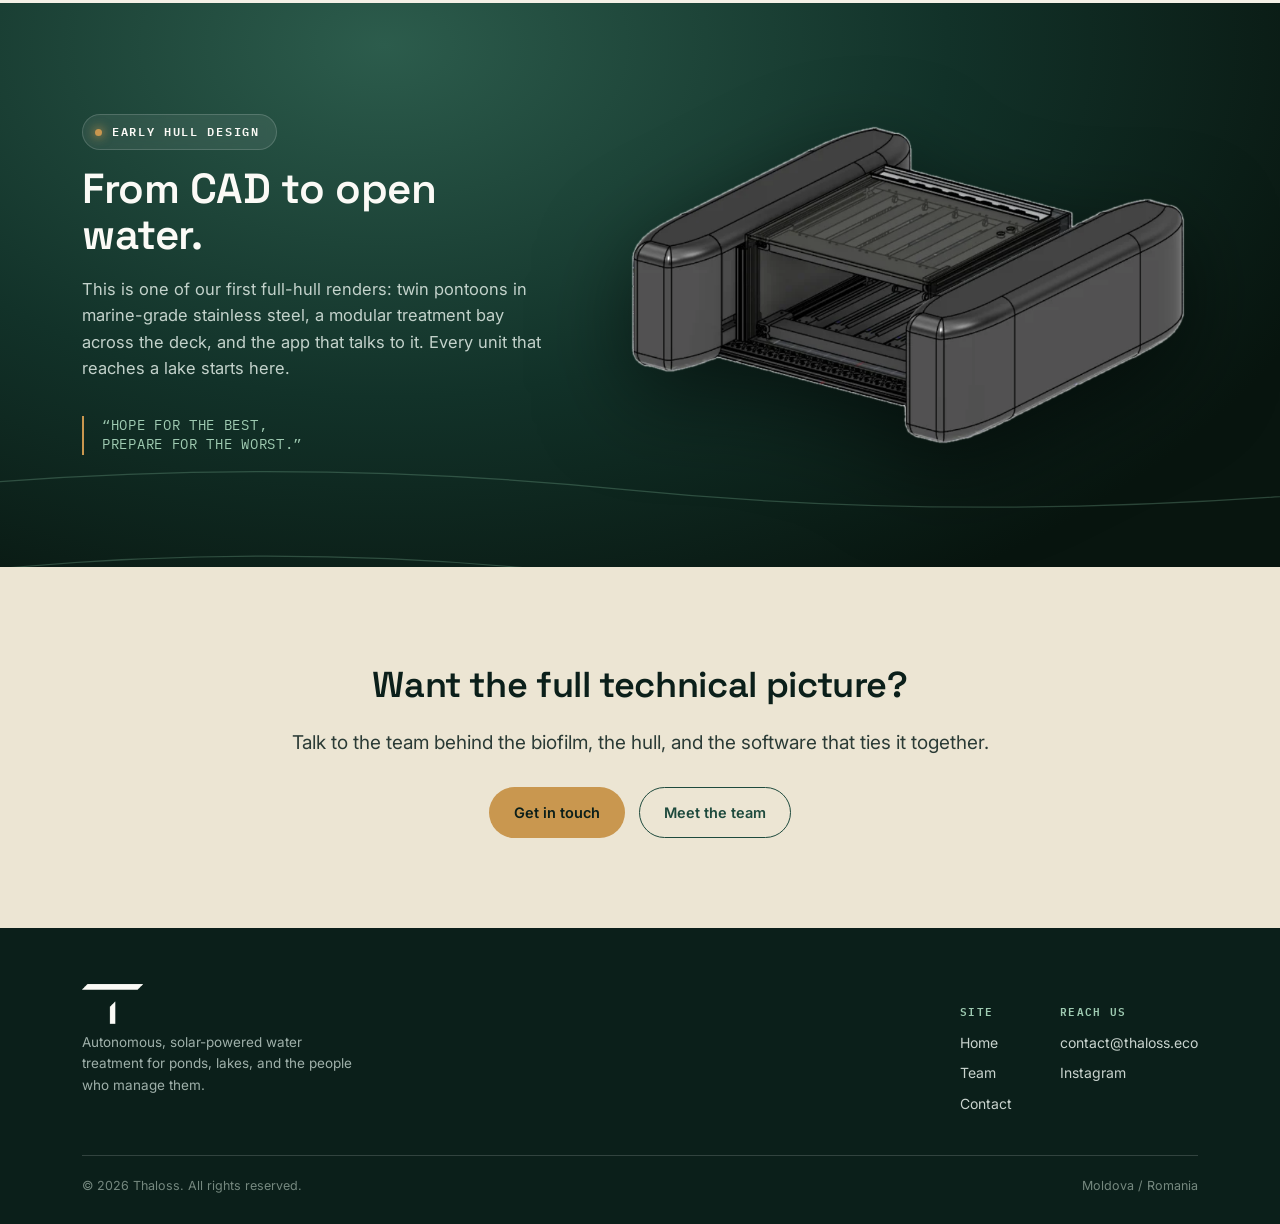
==== commit 102520b6: "Add files via upload" ====
--- a/index.html
+++ b/index.html
@@ -50,7 +50,7 @@
     <div class="hero-visual" id="heroVisual">
       <div class="hero-glow"></div>
       <img class="hero-watermark spin-anim" src="assets/icon_mark_white.png" alt="" aria-hidden="true">
-      <img class="hero-cad float-anim" src="assets/cad_render_clean.png" alt="3D render of the Thaloss autonomous catamaran hull">
+   
       <div class="hero-ring ring-1"></div>
       <div class="hero-ring ring-2"></div>
     </div>
@@ -157,7 +157,7 @@
         </div>
         <div class="footer-col">
           <h5>Reach us</h5>
-          <a href="mailto:david.bragarenco@gmail.com">david.bragarenco@gmail.com</a>
+          <a href="mailto:contact@thaloss.eco">contact@thaloss.eco</a>
           <a href="https://instagram.com/david.bragarenco" target="_blank" rel="noopener">Instagram</a>
         </div>
       </div>
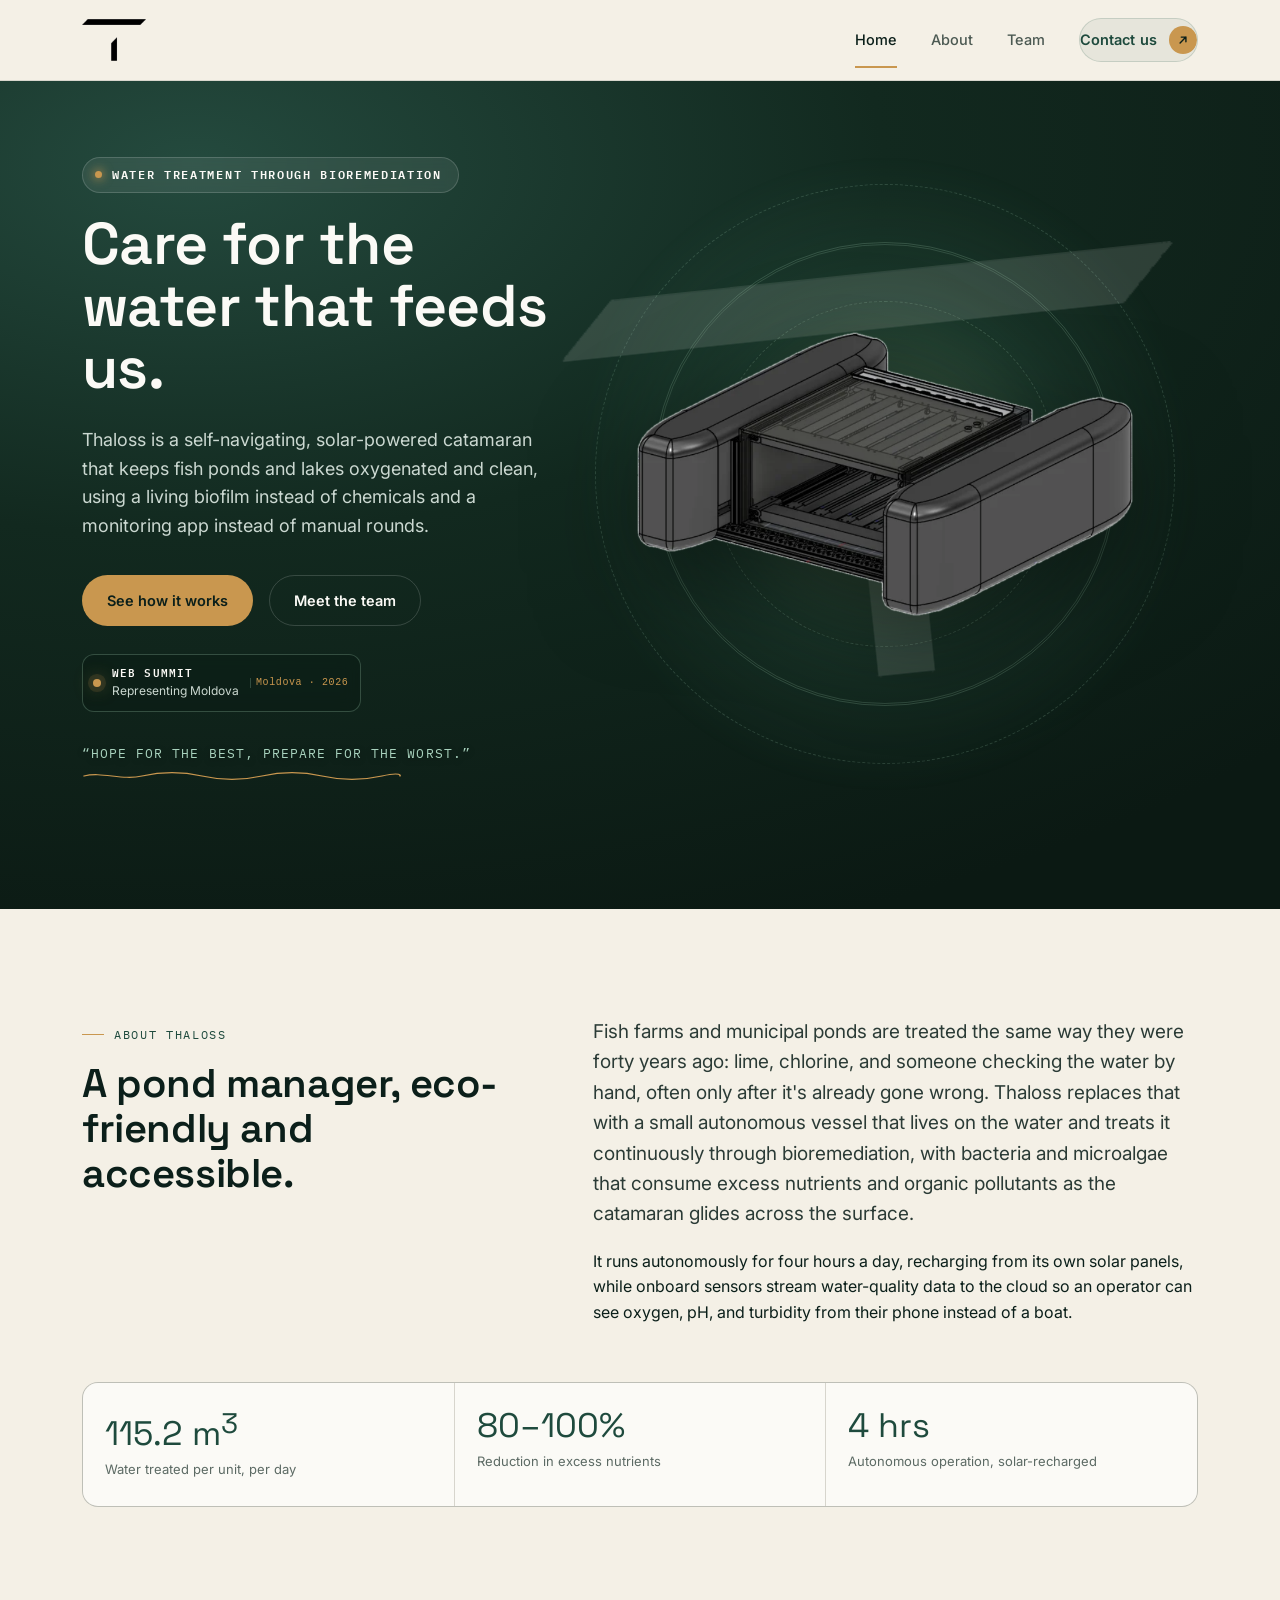
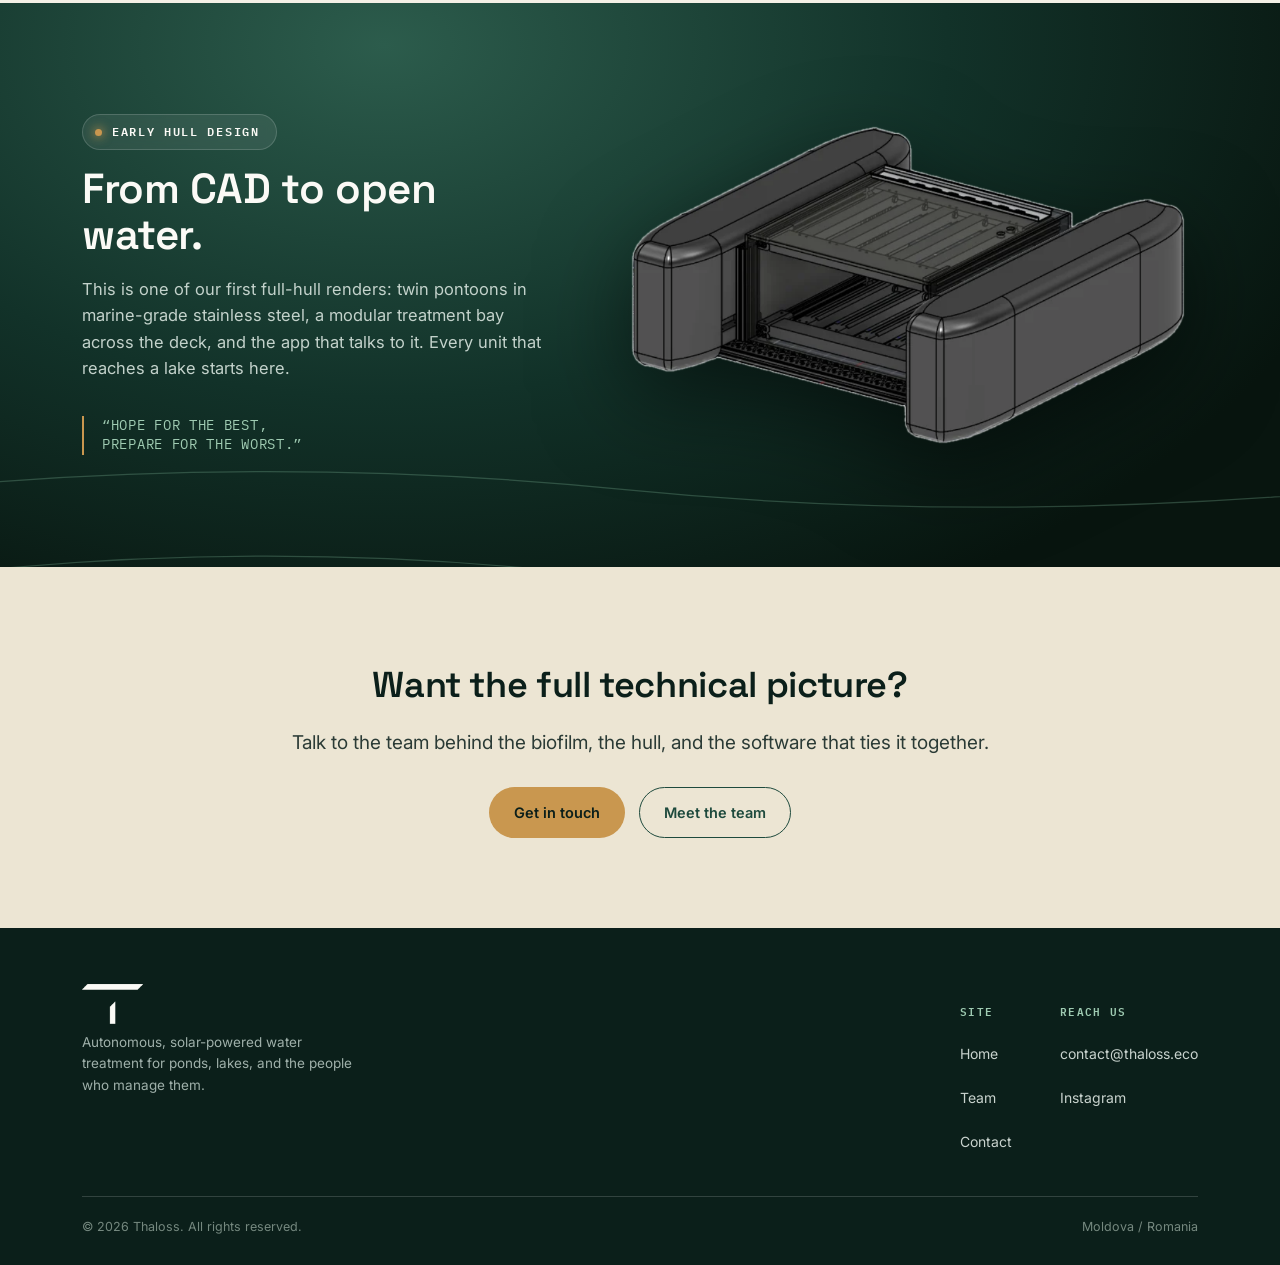
==== commit 917b1369: "Modernize Thaloss site motion and team experience" ====
--- a/index.html
+++ b/index.html
@@ -40,6 +40,11 @@
         <a href="#about" class="btn btn-primary">See how it works</a>
         <a href="team.html" class="btn btn-ghost">Meet the team</a>
       </div>
+      <div class="summit-note" role="note" aria-label="Web Summit announcement">
+        <span class="summit-dot"></span>
+        <span><strong>Web Summit</strong><small>Representing Moldova</small></span>
+        <span class="summit-mark">Moldova · 2026</span>
+      </div>
       <div class="hero-motto-wrap">
         <p class="hero-motto">&ldquo;Hope for the best, prepare for the worst.&rdquo;</p>
         <svg class="motto-wave" viewBox="0 0 320 16" preserveAspectRatio="none">
@@ -50,7 +55,12 @@
     <div class="hero-visual" id="heroVisual">
       <div class="hero-glow"></div>
       <img class="hero-watermark spin-anim" src="assets/icon_mark_white.png" alt="" aria-hidden="true">
-   
+      <div class="hero-cad-stage" aria-hidden="true">
+        <span class="cad-orbit cad-orbit-a"></span>
+        <span class="cad-orbit cad-orbit-b"></span>
+        <img class="hero-cad float-anim" src="assets/cad_render_clean.png" alt="">
+        <span class="cad-scan"></span>
+      </div>
       <div class="hero-ring ring-1"></div>
       <div class="hero-ring ring-2"></div>
     </div>
--- a/style.css
+++ b/style.css
@@ -26,7 +26,7 @@
 }
 
 *{ box-sizing: border-box; }
-html{ scroll-behavior: smooth; }
+html{ scroll-behavior: smooth; overflow-x: hidden; }
 body{
   margin:0;
   background: var(--sand);
@@ -36,11 +36,16 @@
   line-height: 1.6;
   -webkit-font-smoothing: antialiased;
   animation: page-fade-in .5s ease both;
+  overflow-x: hidden;
 }
 @keyframes page-fade-in{
   from{ opacity: 0; }
   to{ opacity: 1; }
 }
+.page-transition{position:fixed;inset:0;z-index:1000;pointer-events:none;background:var(--forest);clip-path:circle(0% at 100% 0%);transition:clip-path .48s cubic-bezier(.22,1,.36,1)}
+.page-leaving .page-transition{clip-path:circle(150% at 100% 0%)}
+.page-ready .page-transition{animation:reveal-page .58s cubic-bezier(.22,1,.36,1) both}
+@keyframes reveal-page{from{clip-path:circle(150% at 100% 0%)}to{clip-path:circle(0% at 100% 0%)}}
 img{ max-width:100%; display:block; }
 a{ color:inherit; text-decoration:none; }
 
@@ -153,6 +158,7 @@
   opacity: 0.72;
   transition: opacity .2s ease;
 }
+.nav-links a:not(.nav-cta){ min-height:44px; display:inline-flex; align-items:center; }
 .nav-links a:hover{ opacity: 1; }
 .nav-links a:not(.nav-cta)::after{
   content:"";
@@ -238,6 +244,31 @@
   .nav-toggle span{ width:22px; height:2px; background: var(--ink); display:block; }
 }
 
+/* Mobile navigation is a complete page state, not a panel over the content. */
+@media (max-width:760px){
+  html.menu-open{overflow:hidden!important;overscroll-behavior:none}
+  body.menu-open{position:fixed;overflow:hidden!important;width:100%;height:100%;overscroll-behavior:none}
+  .site-header{height:64px;background:var(--sand)}
+  .nav{height:64px;padding:11px 20px}
+  .brand img{height:36px}
+  .nav-toggle{width:44px;height:44px;align-items:center;justify-content:center;position:relative}
+  .nav-toggle span{transition:transform .26s cubic-bezier(.22,1,.36,1),opacity .18s ease}
+  .menu-open .nav-toggle span:nth-child(1){transform:translateY(7px) rotate(45deg)}
+  .menu-open .nav-toggle span:nth-child(2){opacity:0}
+  .menu-open .nav-toggle span:nth-child(3){transform:translateY(-7px) rotate(-45deg)}
+  .nav-links{position:fixed!important;top:64px!important;right:0!important;bottom:0!important;left:0!important;width:100vw!important;height:calc(100dvh - 64px)!important;min-height:calc(100dvh - 64px)!important;padding:clamp(36px,8vh,70px) 28px!important;gap:12px!important;align-items:stretch!important;justify-content:flex-start!important;background:linear-gradient(145deg,var(--sand) 0%,#ece5d3 100%)!important;transform:translate3d(0,-12px,0)!important;opacity:0;visibility:hidden;pointer-events:none;z-index:105;transition:transform .36s cubic-bezier(.22,1,.36,1),opacity .22s ease,visibility .22s ease!important}
+  .nav-links.open{height:calc(100vh - 64px)!important;min-height:calc(100vh - 64px)!important;transform:translate3d(0,0,0)!important;opacity:1;visibility:visible;pointer-events:auto}
+  .nav-links a,.nav-links a:not(.nav-cta){display:flex!important;align-items:center;justify-content:space-between;min-height:58px!important;padding:0 6px!important;color:var(--ink)!important;font:600 clamp(24px,7vw,32px)/1 var(--head);letter-spacing:-.035em;opacity:.52!important;border-bottom:1px solid var(--line)}
+  .nav-links a:not(.nav-cta)::after{display:none}
+  .nav-links a.active{opacity:1!important;color:var(--forest)!important}
+  .nav-links a.active::before{content:"Current";font:500 10px/1 var(--mono);letter-spacing:.1em;text-transform:uppercase;color:var(--amber);order:2}
+  .nav-links .nav-cta{margin-top:18px!important;padding:0 8px 0 20px!important;min-height:54px!important;border:0!important;border-radius:999px!important;background:var(--forest)!important;color:var(--paper)!important;font:600 15px/1 var(--head)!important;letter-spacing:0!important;opacity:1!important}
+  .nav-links.open a{animation:drawer-link .42s cubic-bezier(.22,1,.36,1) both}
+  .nav-links.open a:nth-child(1){animation-delay:.04s}.nav-links.open a:nth-child(2){animation-delay:.08s}.nav-links.open a:nth-child(3){animation-delay:.12s}.nav-links.open a:nth-child(4){animation-delay:.16s}
+  .menu-open .nav-links{touch-action:pan-y}
+}
+@keyframes drawer-link{from{opacity:0;transform:translateY(12px)}to{transform:translateY(0)}}
+
 /* ---------- waterline divider (signature element) ---------- */
 .waterline{
   display:block;
@@ -295,7 +326,7 @@
   text-transform: uppercase; color: var(--algae-lt); margin-bottom: 12px; font-weight:600;
 }
 .footer-col a, .footer-col div{
-  display:block; font-size: 14px; color: #C9D3CE; margin-bottom: 8px;
+  display:flex; align-items:center; min-height:44px; font-size: 14px; color: #C9D3CE;
 }
 .footer-col a:hover{ color: var(--paper); }
 .footer-bottom{
--- a/home.css
+++ b/home.css
@@ -38,6 +38,7 @@
   margin: 26px 0 34px;
 }
 .hero-actions{ display:flex; gap:16px; flex-wrap:wrap; align-items:center; }
+.summit-note{margin-top:28px;display:inline-flex;align-items:center;gap:11px;padding:10px 12px 10px 10px;border:1px solid rgba(159,203,178,.27);border-radius:12px;color:var(--paper);background:rgba(5,20,15,.26);backdrop-filter:blur(8px)}.summit-dot{width:8px;height:8px;border-radius:50%;background:var(--amber);box-shadow:0 0 0 5px rgba(201,151,79,.14),0 0 18px rgba(201,151,79,.8)}.summit-note strong,.summit-note small{display:block}.summit-note strong{font:600 11px/1.2 var(--mono);letter-spacing:.1em;text-transform:uppercase}.summit-note small{font-size:12px;color:#cbd8d1;margin-top:3px}.summit-mark{font:500 10px/1 var(--mono);letter-spacing:.06em;color:var(--amber);padding-left:5px;border-left:1px solid rgba(159,203,178,.25)}
 .hero-motto-wrap{ margin-top: 32px; display:inline-block; position: relative; z-index: 3; }
 .hero-motto{
   font-family: var(--mono);
@@ -129,6 +130,7 @@
   filter: drop-shadow(0 30px 50px rgba(0,0,0,0.5));
   z-index: 1;
 }
+.hero-cad-stage{position:relative;width:min(540px,90%);aspect-ratio:1;display:flex;align-items:center;justify-content:center;z-index:2}.hero-cad-stage::before{content:"";position:absolute;inset:13%;border-radius:50%;background:radial-gradient(circle,rgba(201,151,79,.12),transparent 62%);filter:blur(8px)}.hero-cad{max-width:520px;transform-origin:center}.cad-orbit{position:absolute;inset:7%;border:1px solid rgba(159,203,178,.22);border-radius:50%;animation:cad-orbit 18s linear infinite}.cad-orbit-b{inset:18%;border-style:dashed;animation-duration:28s;animation-direction:reverse}.cad-orbit::after{content:"";position:absolute;top:50%;right:-4px;width:8px;height:8px;border-radius:50%;background:var(--amber);box-shadow:0 0 16px rgba(201,151,79,.8)}.cad-scan{position:absolute;left:9%;right:9%;top:49%;height:1px;background:linear-gradient(90deg,transparent,var(--amber),transparent);opacity:.75;box-shadow:0 0 14px rgba(201,151,79,.6);animation:cad-scan 4.2s ease-in-out infinite}@keyframes cad-orbit{to{transform:rotate(360deg)}}@keyframes cad-scan{0%,100%{transform:translateY(-82px);opacity:.1}50%{transform:translateY(82px);opacity:.85}}
 .float-anim{ animation: float-y 6s ease-in-out infinite; }
 @keyframes float-y{
   0%, 100%{ transform: translateY(0) rotate(0deg); }
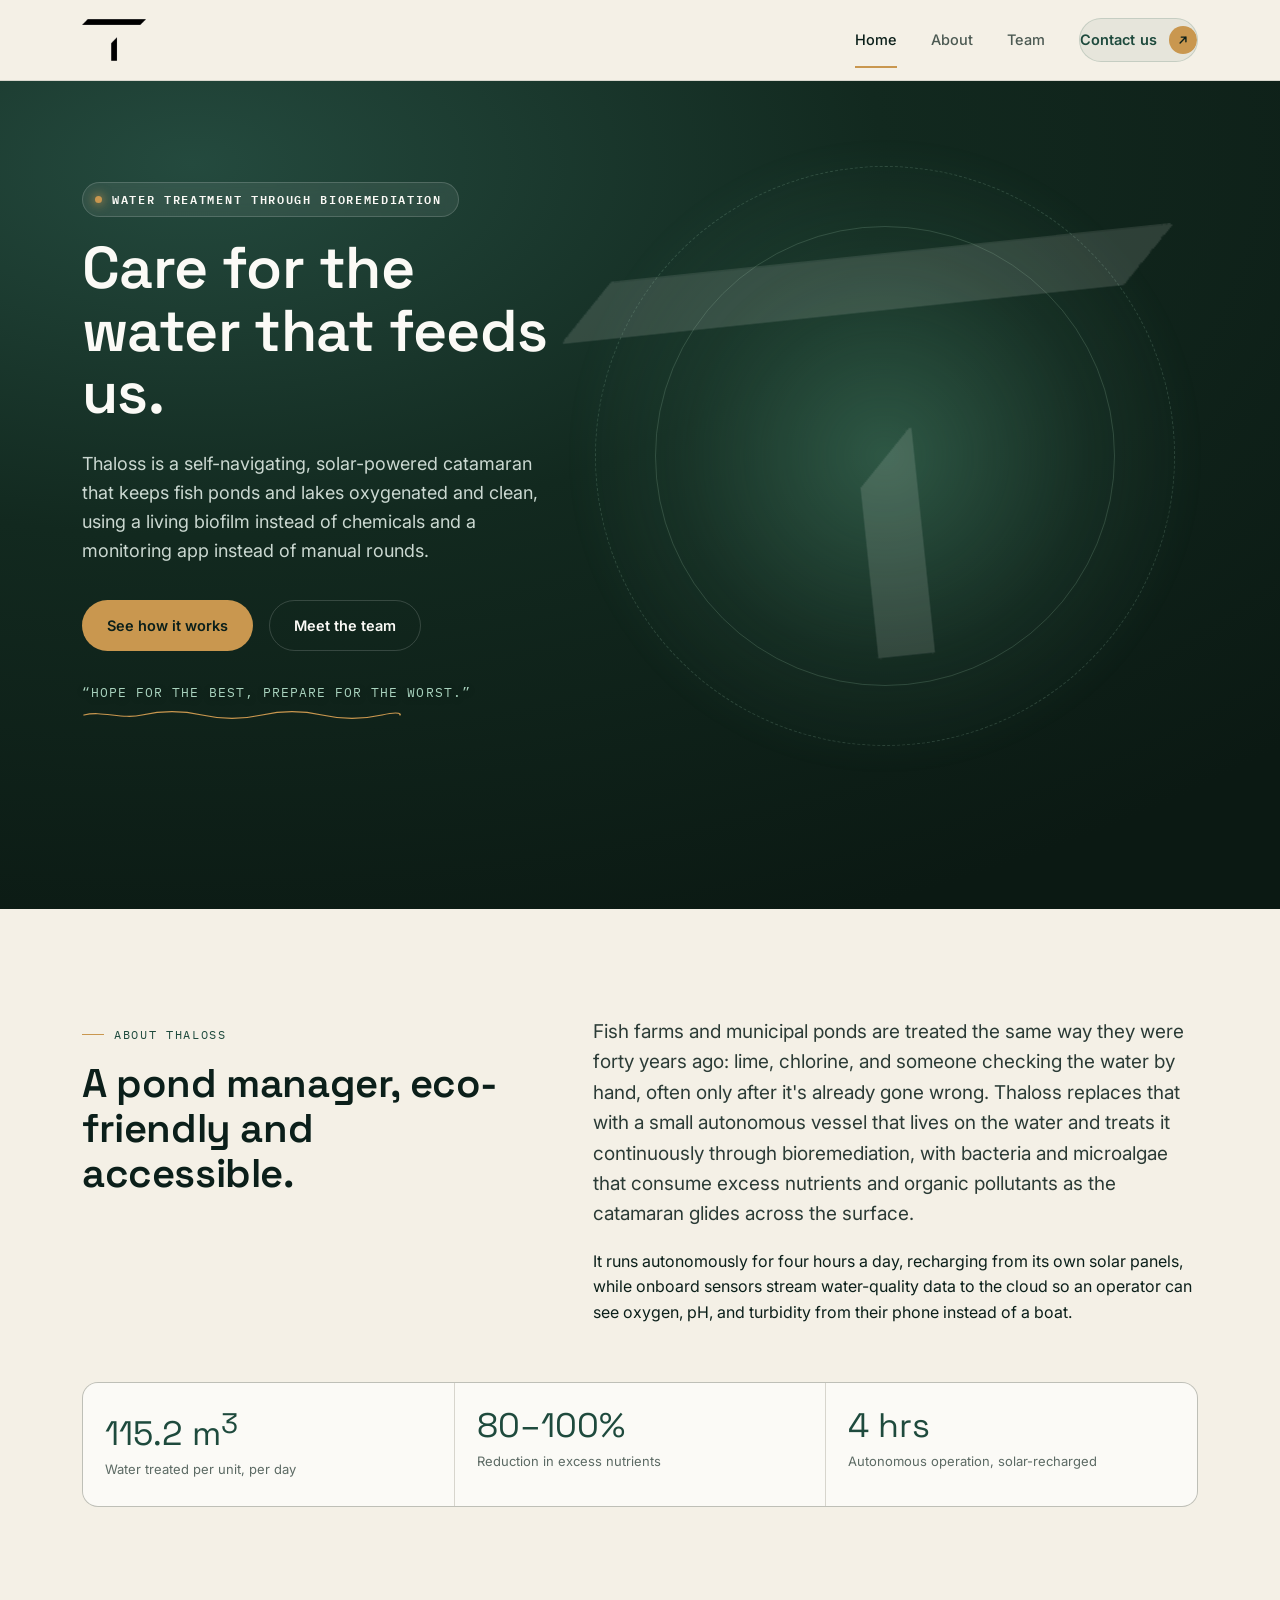
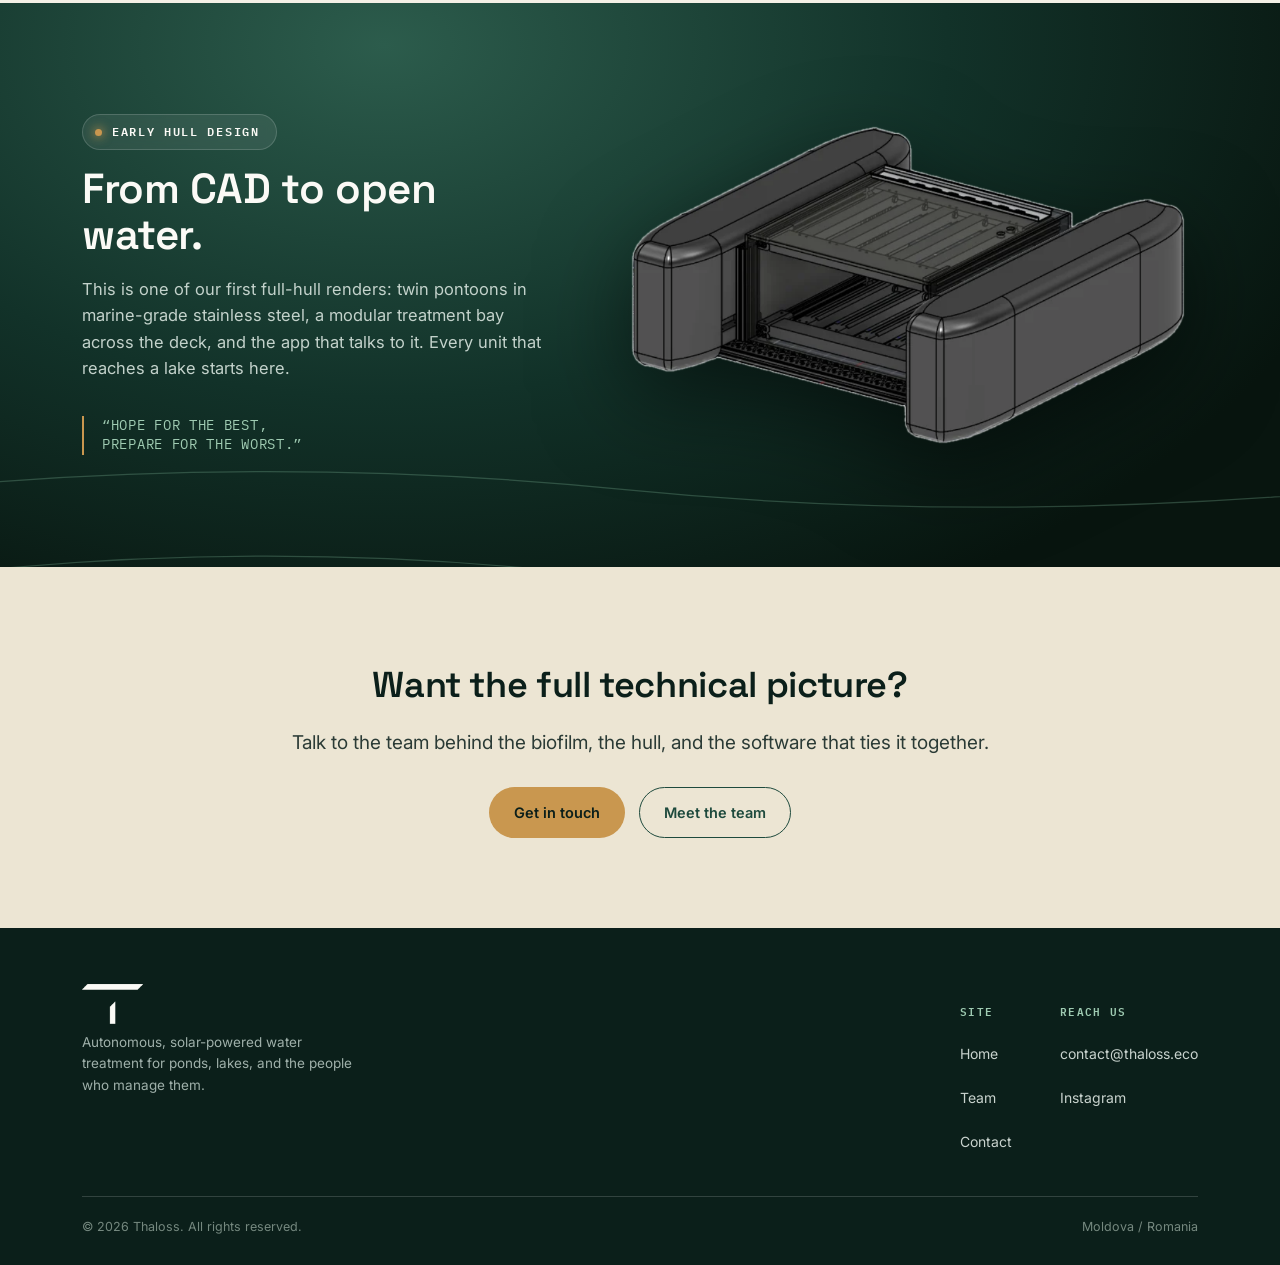
==== commit 2293ac6d: "Remove homepage announcement and hero CAD; update team directory" ====
--- a/index.html
+++ b/index.html
@@ -40,11 +40,6 @@
         <a href="#about" class="btn btn-primary">See how it works</a>
         <a href="team.html" class="btn btn-ghost">Meet the team</a>
       </div>
-      <div class="summit-note" role="note" aria-label="Web Summit announcement">
-        <span class="summit-dot"></span>
-        <span><strong>Web Summit</strong><small>Representing Moldova</small></span>
-        <span class="summit-mark">Moldova · 2026</span>
-      </div>
       <div class="hero-motto-wrap">
         <p class="hero-motto">&ldquo;Hope for the best, prepare for the worst.&rdquo;</p>
         <svg class="motto-wave" viewBox="0 0 320 16" preserveAspectRatio="none">
@@ -55,12 +50,6 @@
     <div class="hero-visual" id="heroVisual">
       <div class="hero-glow"></div>
       <img class="hero-watermark spin-anim" src="assets/icon_mark_white.png" alt="" aria-hidden="true">
-      <div class="hero-cad-stage" aria-hidden="true">
-        <span class="cad-orbit cad-orbit-a"></span>
-        <span class="cad-orbit cad-orbit-b"></span>
-        <img class="hero-cad float-anim" src="assets/cad_render_clean.png" alt="">
-        <span class="cad-scan"></span>
-      </div>
       <div class="hero-ring ring-1"></div>
       <div class="hero-ring ring-2"></div>
     </div>
--- a/home.css
+++ b/home.css
@@ -38,7 +38,6 @@
   margin: 26px 0 34px;
 }
 .hero-actions{ display:flex; gap:16px; flex-wrap:wrap; align-items:center; }
-.summit-note{margin-top:28px;display:inline-flex;align-items:center;gap:11px;padding:10px 12px 10px 10px;border:1px solid rgba(159,203,178,.27);border-radius:12px;color:var(--paper);background:rgba(5,20,15,.26);backdrop-filter:blur(8px)}.summit-dot{width:8px;height:8px;border-radius:50%;background:var(--amber);box-shadow:0 0 0 5px rgba(201,151,79,.14),0 0 18px rgba(201,151,79,.8)}.summit-note strong,.summit-note small{display:block}.summit-note strong{font:600 11px/1.2 var(--mono);letter-spacing:.1em;text-transform:uppercase}.summit-note small{font-size:12px;color:#cbd8d1;margin-top:3px}.summit-mark{font:500 10px/1 var(--mono);letter-spacing:.06em;color:var(--amber);padding-left:5px;border-left:1px solid rgba(159,203,178,.25)}
 .hero-motto-wrap{ margin-top: 32px; display:inline-block; position: relative; z-index: 3; }
 .hero-motto{
   font-family: var(--mono);
@@ -123,23 +122,9 @@
   0%, 100%{ transform: translate(-50%,-50%) rotate(-6deg) scale(1); }
   50%{ transform: translate(-50%,-50%) rotate(0deg) scale(1.06); }
 }
-.hero-cad{
-  position: relative;
-  width: 100%;
-  max-width: 500px;
-  filter: drop-shadow(0 30px 50px rgba(0,0,0,0.5));
-  z-index: 1;
-}
-.hero-cad-stage{position:relative;width:min(540px,90%);aspect-ratio:1;display:flex;align-items:center;justify-content:center;z-index:2}.hero-cad-stage::before{content:"";position:absolute;inset:13%;border-radius:50%;background:radial-gradient(circle,rgba(201,151,79,.12),transparent 62%);filter:blur(8px)}.hero-cad{max-width:520px;transform-origin:center}.cad-orbit{position:absolute;inset:7%;border:1px solid rgba(159,203,178,.22);border-radius:50%;animation:cad-orbit 18s linear infinite}.cad-orbit-b{inset:18%;border-style:dashed;animation-duration:28s;animation-direction:reverse}.cad-orbit::after{content:"";position:absolute;top:50%;right:-4px;width:8px;height:8px;border-radius:50%;background:var(--amber);box-shadow:0 0 16px rgba(201,151,79,.8)}.cad-scan{position:absolute;left:9%;right:9%;top:49%;height:1px;background:linear-gradient(90deg,transparent,var(--amber),transparent);opacity:.75;box-shadow:0 0 14px rgba(201,151,79,.6);animation:cad-scan 4.2s ease-in-out infinite}@keyframes cad-orbit{to{transform:rotate(360deg)}}@keyframes cad-scan{0%,100%{transform:translateY(-82px);opacity:.1}50%{transform:translateY(82px);opacity:.85}}
-.float-anim{ animation: float-y 6s ease-in-out infinite; }
-@keyframes float-y{
-  0%, 100%{ transform: translateY(0) rotate(0deg); }
-  50%{ transform: translateY(-14px) rotate(0.6deg); }
-}
 @media (max-width: 900px){
   .hero-content{ grid-template-columns: 1fr; }
   .hero-visual{ order: -1; min-height: 320px; margin-bottom: 8px; }
-  .hero-cad{ max-width: 300px; }
   .hero-ring, .hero-glow{ display: none; }
   .hero-watermark{ max-width: 380px; }
 }
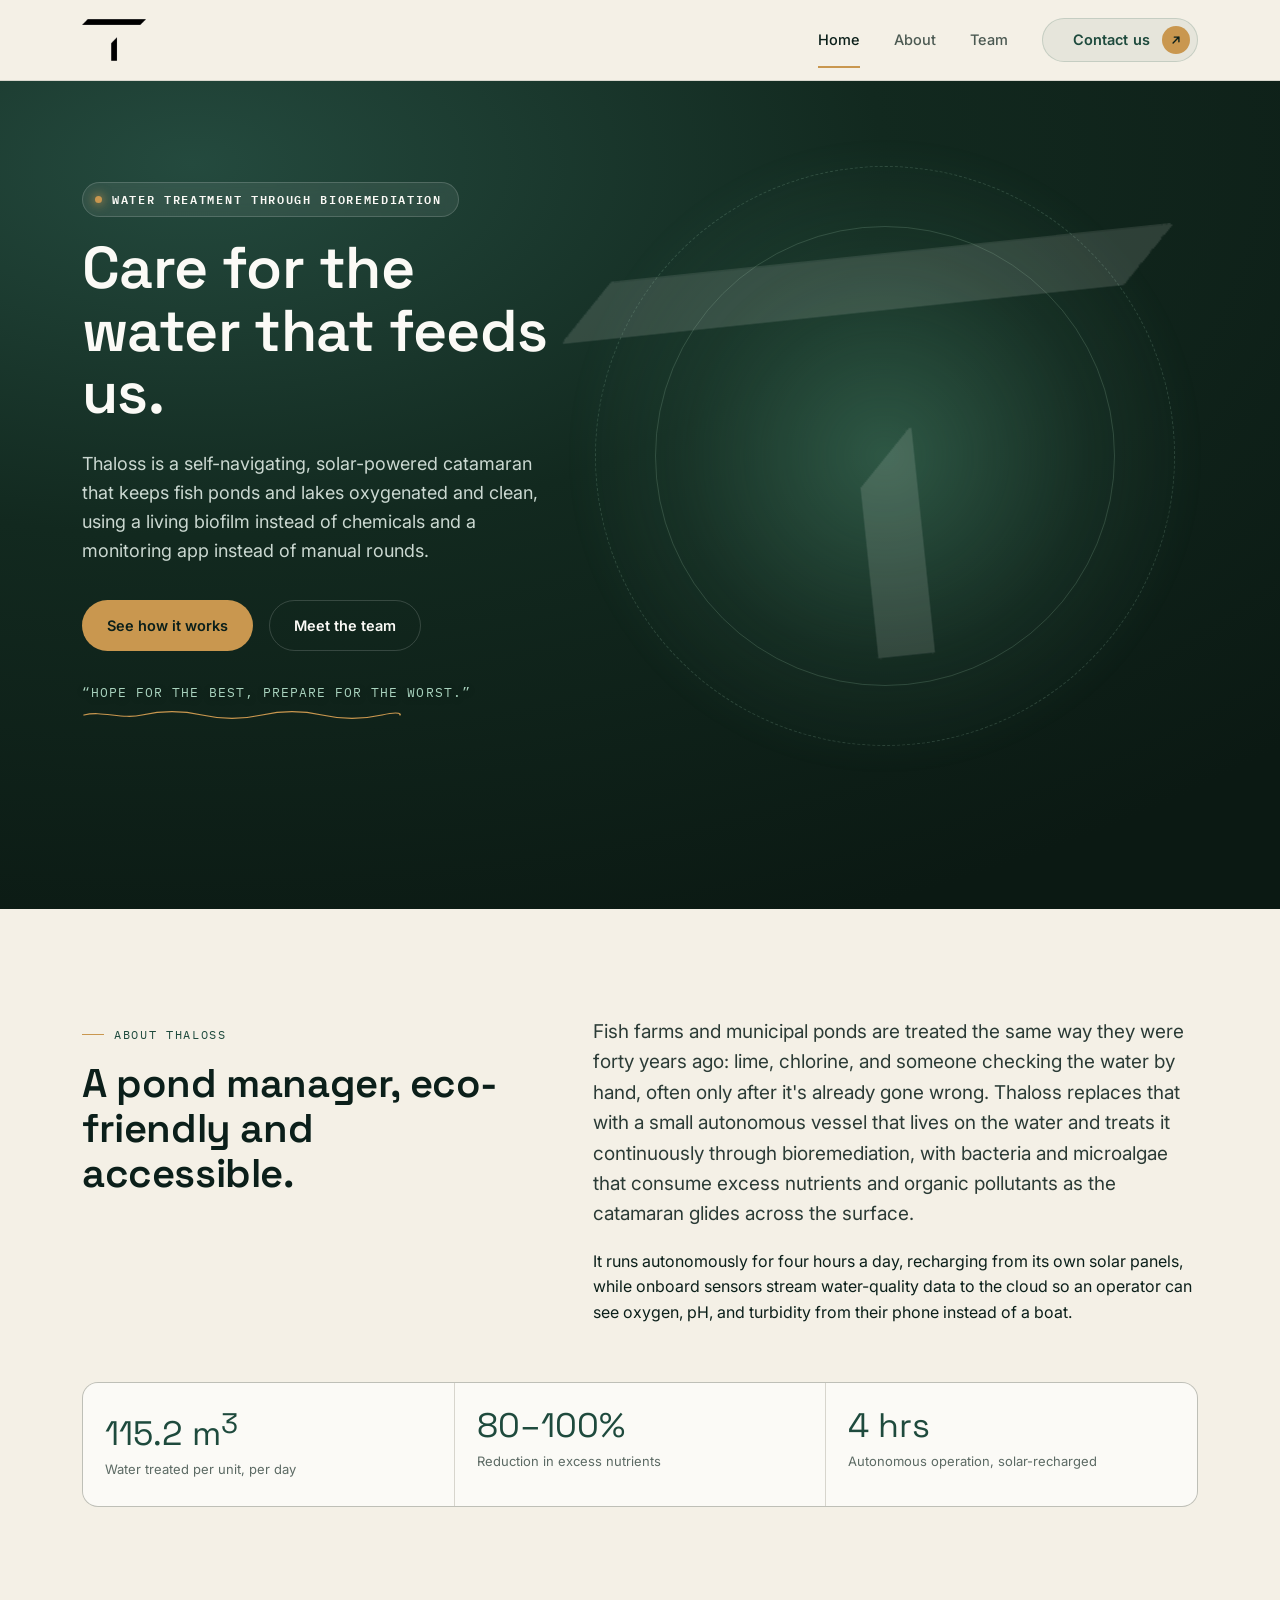
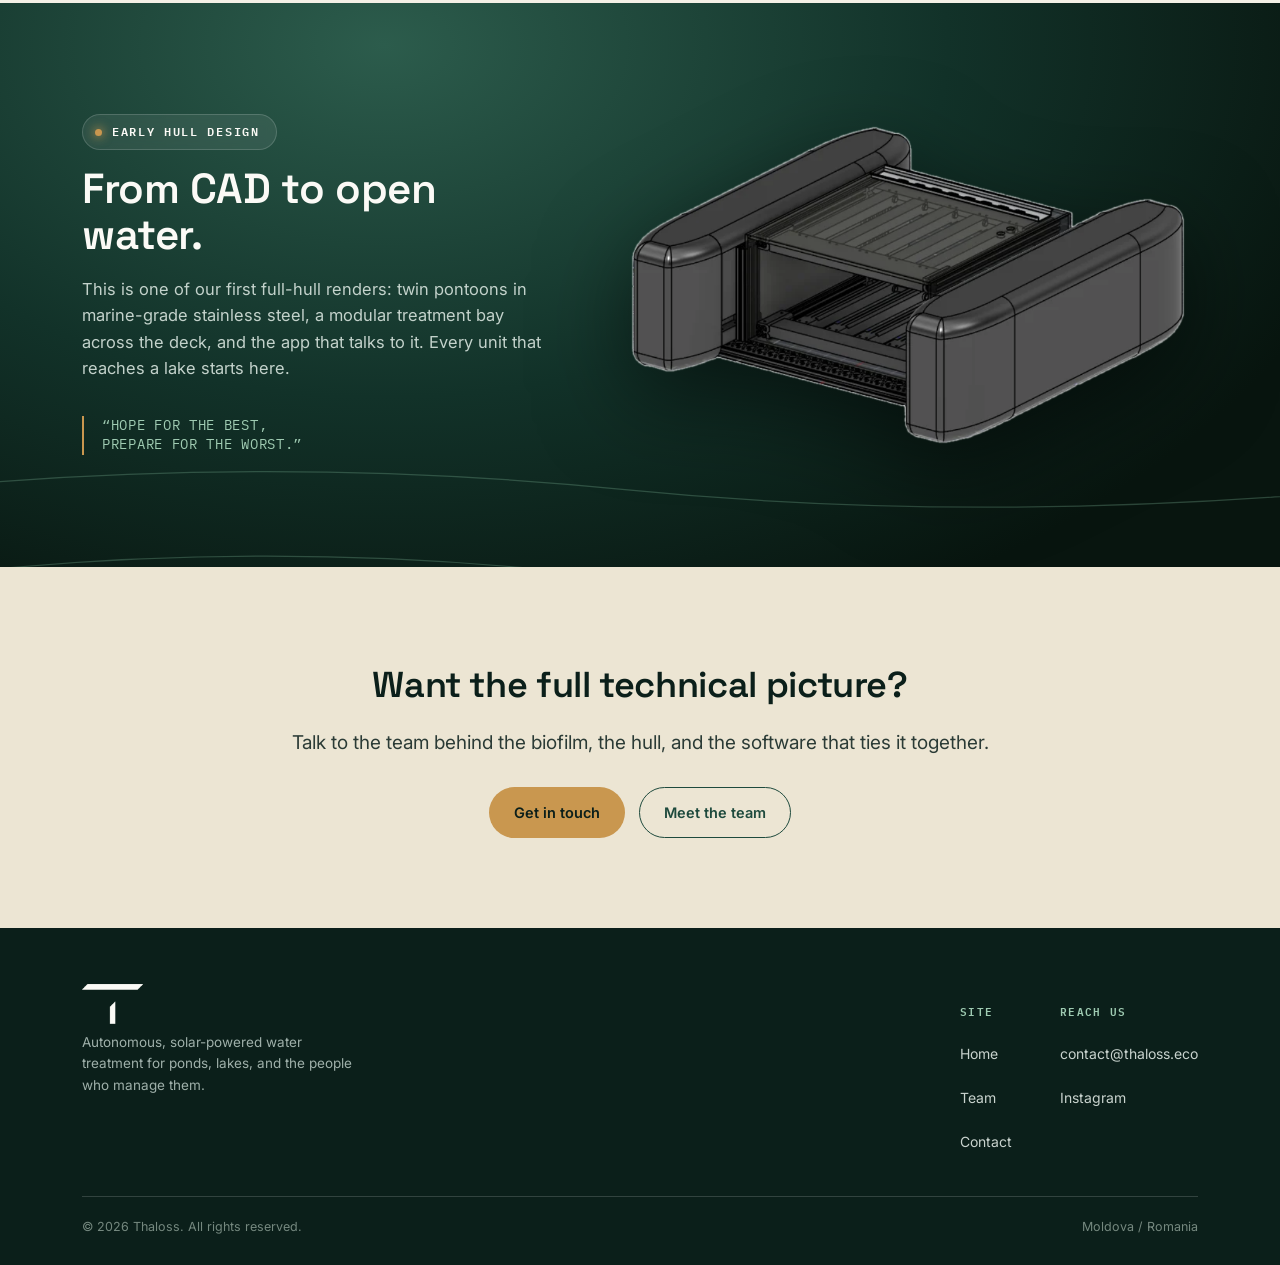
==== commit 8c132090: "Add native team profile buttons and fix Contact us padding" ====
--- a/index.html
+++ b/index.html
@@ -8,7 +8,7 @@
 <link rel="icon" type="image/png" href="assets/favicon.png">
 <link rel="preconnect" href="https://fonts.googleapis.com">
 <link href="https://fonts.googleapis.com/css2?family=Space+Grotesk:wght@400;500;600;700&family=Inter:wght@400;500;600;700&family=IBM+Plex+Mono:wght@500&display=swap" rel="stylesheet">
-<link rel="stylesheet" href="style.css">
+<link rel="stylesheet" href="style.css?v=20261030-2">
 <link rel="stylesheet" href="home.css">
 </head>
 <body>
@@ -168,6 +168,6 @@
   </div>
 </footer>
 
-<script src="script.js"></script>
+<script src="script.js?v=20261030-2"></script>
 </body>
 </html>
--- a/style.css
+++ b/style.css
@@ -169,7 +169,7 @@
 .nav-links a:not(.nav-cta):hover::after{ right: 0; }
 .nav-links a.active{ opacity: 1; }
 .nav-links a.active:not(.nav-cta)::after{ right: 0; }
-.nav-cta{
+.nav-links .nav-cta{
   position: relative;
   display:inline-flex;
   align-items:center;
@@ -196,7 +196,7 @@
   transition: transform .4s cubic-bezier(.2,.8,.2,1);
 }
 .nav-cta span:first-child{ position: relative; z-index: 1; }
-.nav-cta:hover{
+.nav-links .nav-cta:hover{
   color: var(--paper) !important;
   border-color: transparent;
   box-shadow: 0 10px 24px rgba(30,74,61,0.35);
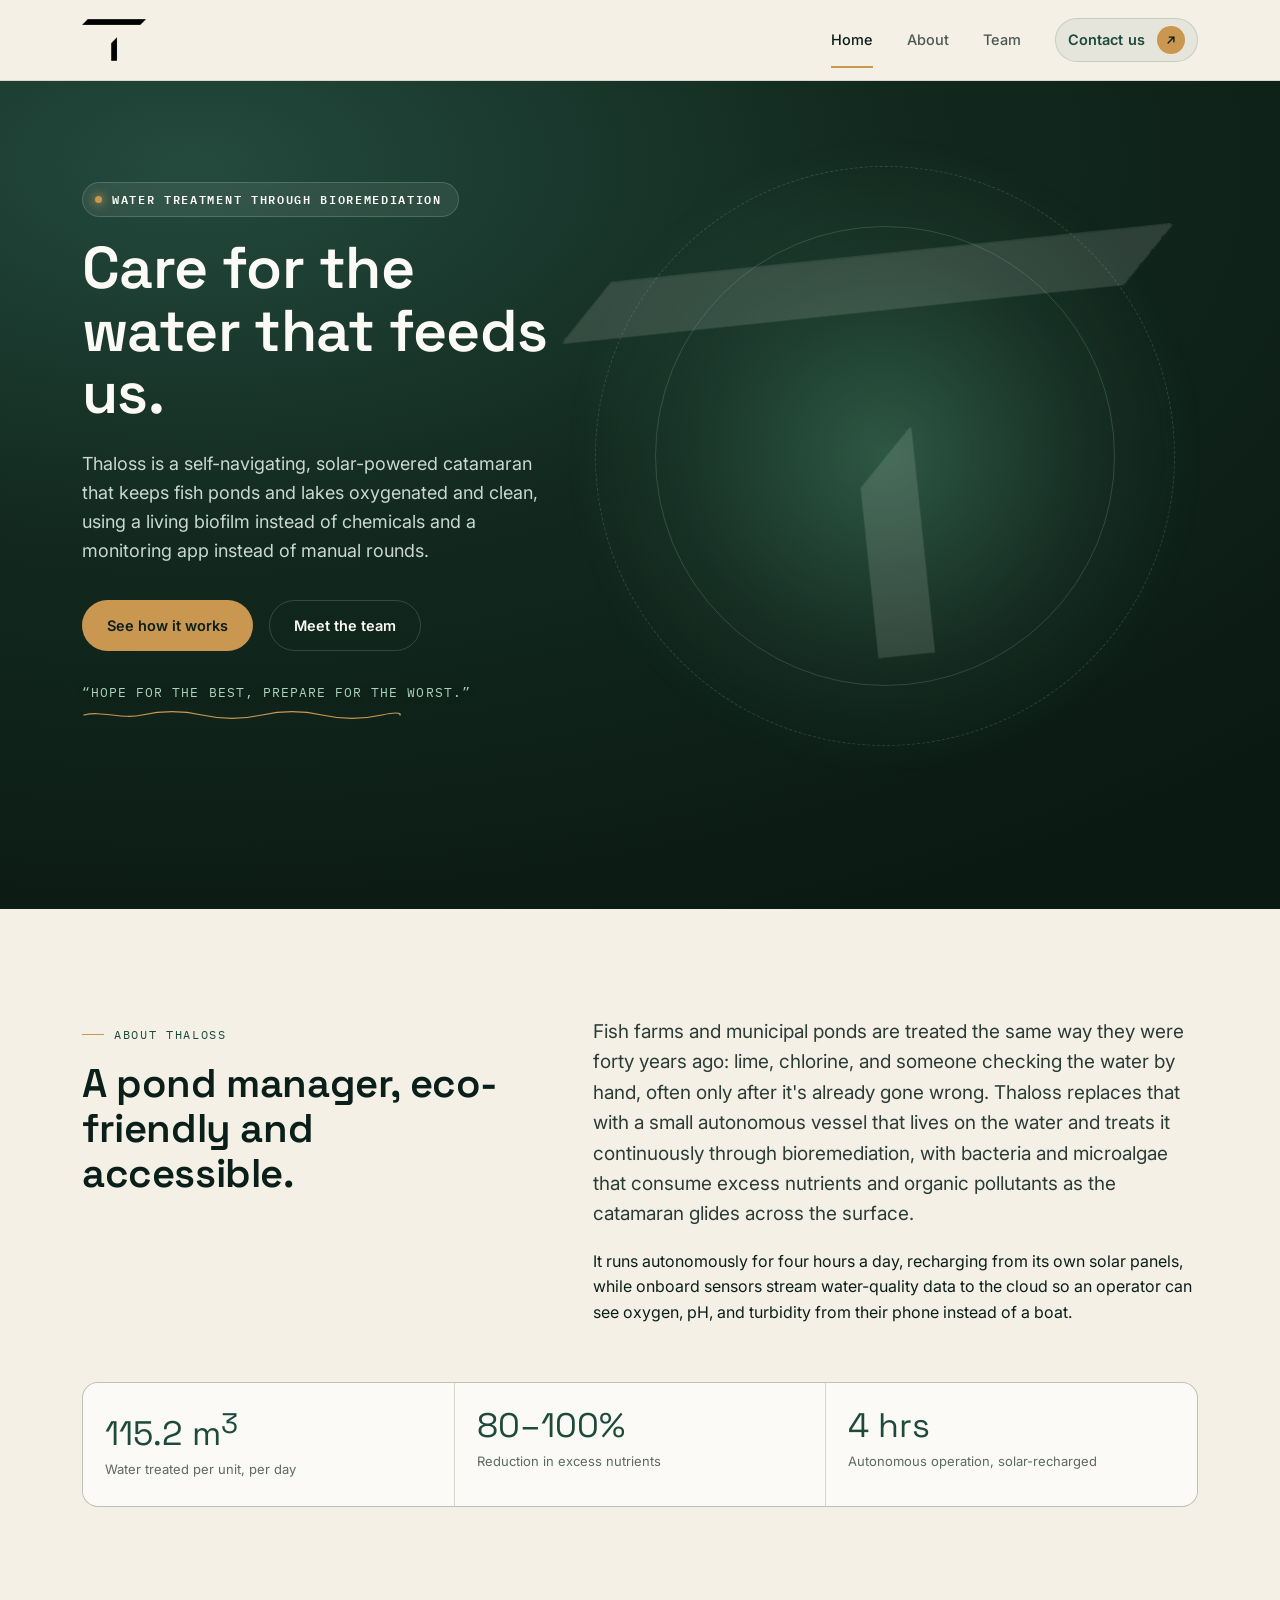
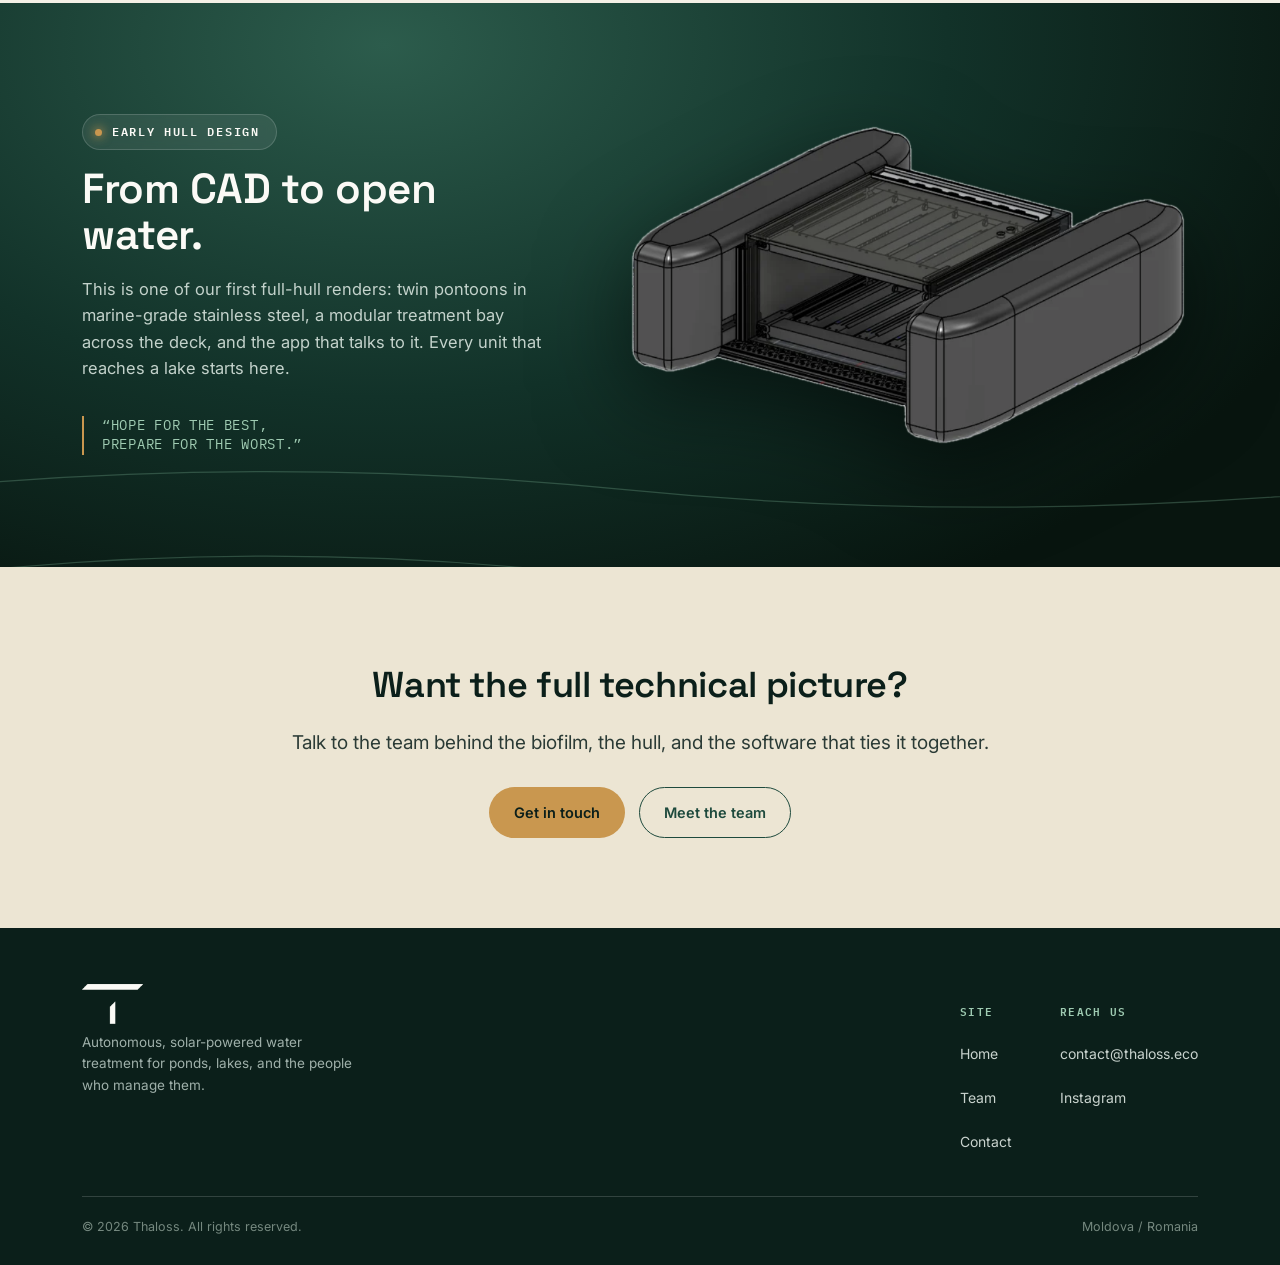
==== commit b4322011: "Center Contact us button content and soften both profile arrows" ====
--- a/index.html
+++ b/index.html
@@ -8,7 +8,7 @@
 <link rel="icon" type="image/png" href="assets/favicon.png">
 <link rel="preconnect" href="https://fonts.googleapis.com">
 <link href="https://fonts.googleapis.com/css2?family=Space+Grotesk:wght@400;500;600;700&family=Inter:wght@400;500;600;700&family=IBM+Plex+Mono:wght@500&display=swap" rel="stylesheet">
-<link rel="stylesheet" href="style.css?v=20261030-2">
+<link rel="stylesheet" href="style.css?v=20261030-3">
 <link rel="stylesheet" href="home.css">
 </head>
 <body>
--- a/style.css
+++ b/style.css
@@ -177,7 +177,8 @@
   background: rgba(30,74,61,0.06);
   border: 1px solid rgba(30,74,61,0.16);
   color: var(--forest) !important;
-  padding: 7px 7px 7px 30px;
+  padding: 7px 12px;
+  justify-content: center;
   min-height: 44px;
   border-radius: 999px;
   font-weight: 600;
@@ -201,7 +202,6 @@
   border-color: transparent;
   box-shadow: 0 10px 24px rgba(30,74,61,0.35);
   transform: translateY(-2px);
-  padding-right: 6px;
 }
 .nav-cta:hover::before{ transform: scaleX(1); }
 .nav-cta .cta-arrow{
@@ -262,7 +262,7 @@
   .nav-links a:not(.nav-cta)::after{display:none}
   .nav-links a.active{opacity:1!important;color:var(--forest)!important}
   .nav-links a.active::before{content:"Current";font:500 10px/1 var(--mono);letter-spacing:.1em;text-transform:uppercase;color:var(--amber);order:2}
-  .nav-links .nav-cta{margin-top:18px!important;padding:0 8px 0 20px!important;min-height:54px!important;border:0!important;border-radius:999px!important;background:var(--forest)!important;color:var(--paper)!important;font:600 15px/1 var(--head)!important;letter-spacing:0!important;opacity:1!important}
+  .nav-links .nav-cta{margin-top:18px!important;padding:0 14px!important;justify-content:center!important;min-height:54px!important;border:0!important;border-radius:999px!important;background:var(--forest)!important;color:var(--paper)!important;font:600 15px/1 var(--head)!important;letter-spacing:0!important;opacity:1!important}
   .nav-links.open a{animation:drawer-link .42s cubic-bezier(.22,1,.36,1) both}
   .nav-links.open a:nth-child(1){animation-delay:.04s}.nav-links.open a:nth-child(2){animation-delay:.08s}.nav-links.open a:nth-child(3){animation-delay:.12s}.nav-links.open a:nth-child(4){animation-delay:.16s}
   .menu-open .nav-links{touch-action:pan-y}
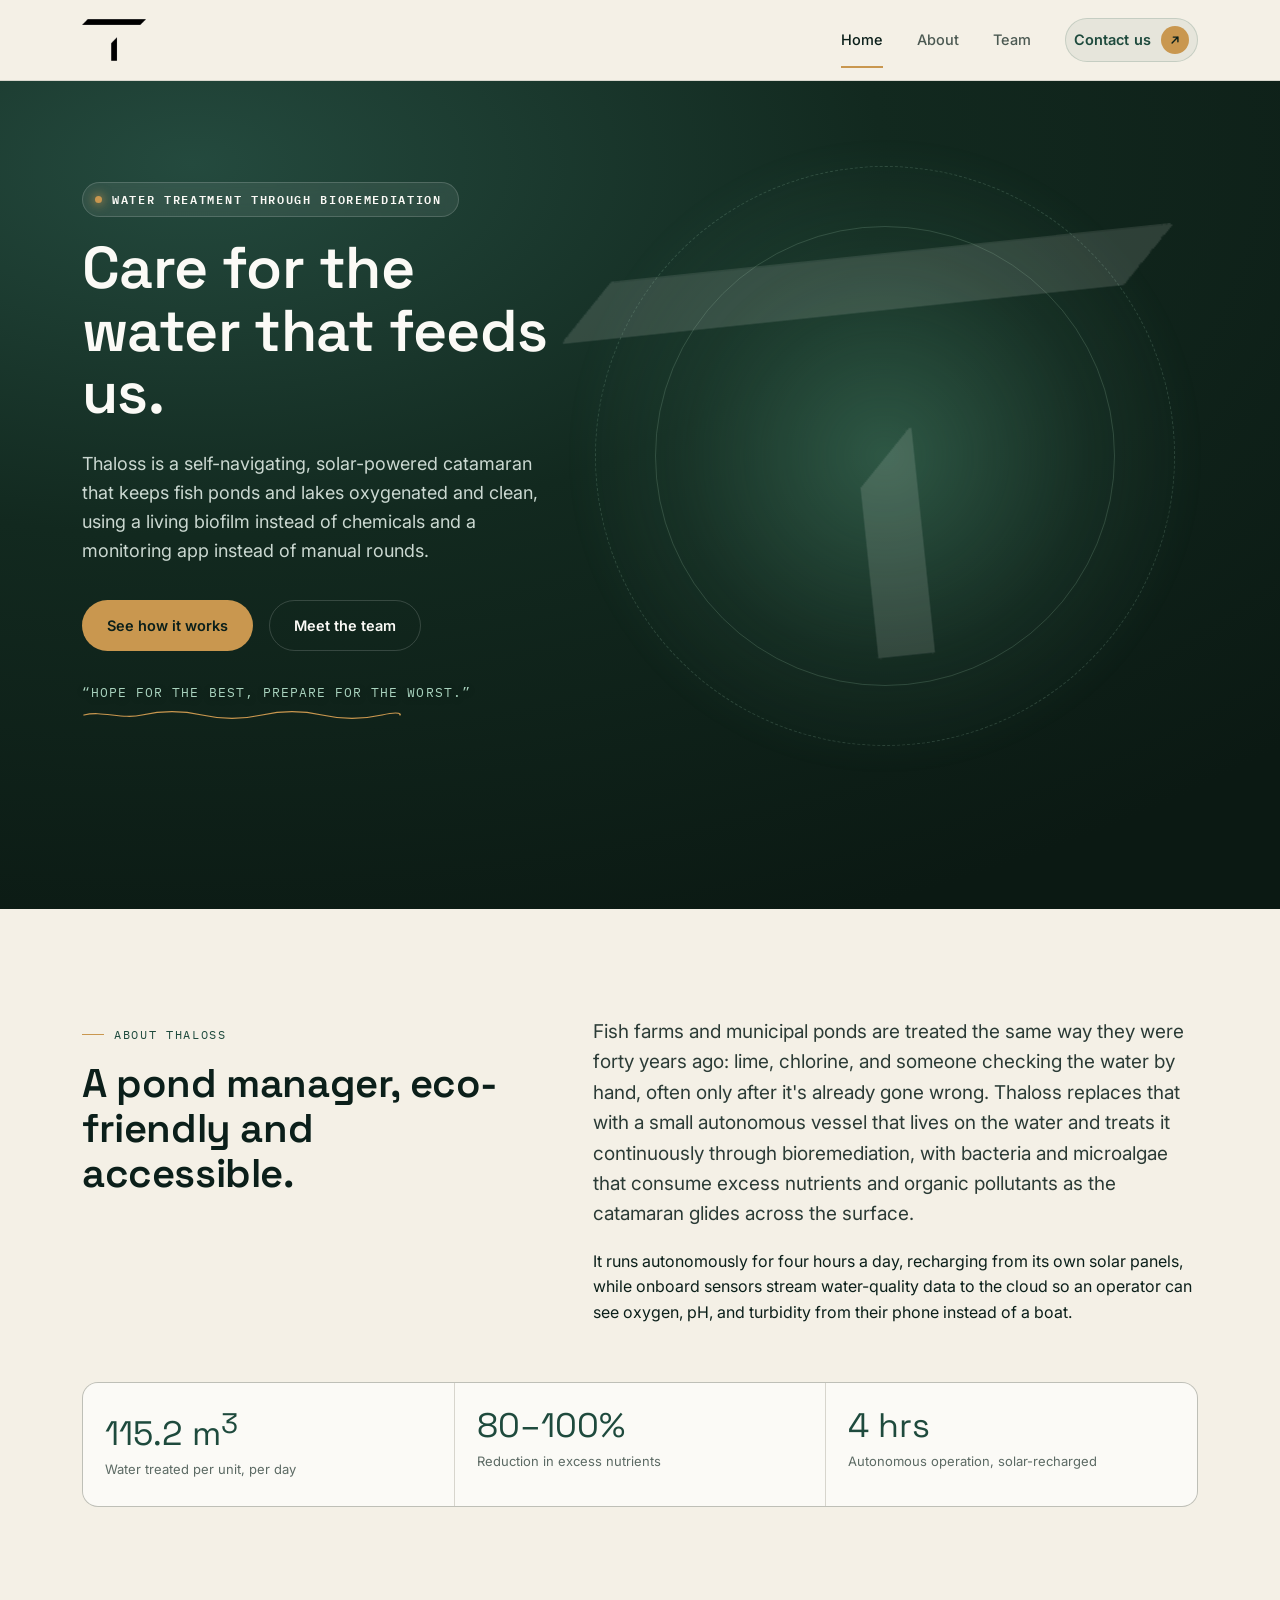
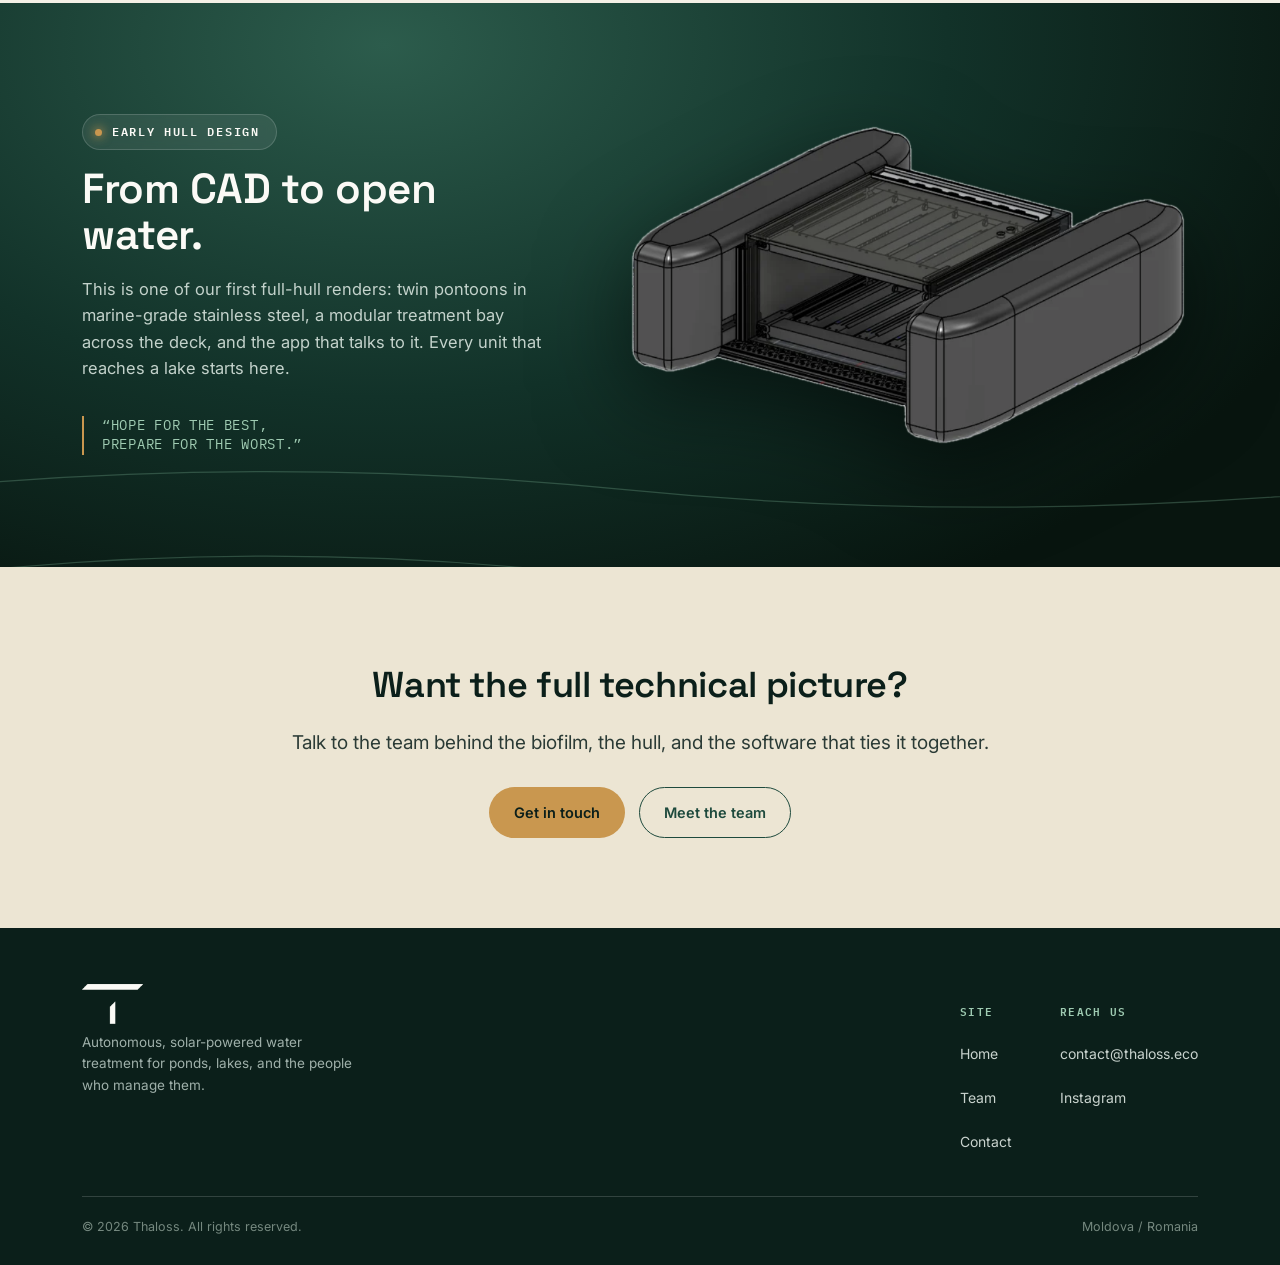
==== commit 2a465e0d: "Tighten Contact us button padding and spacing" ====
--- a/index.html
+++ b/index.html
@@ -8,7 +8,7 @@
 <link rel="icon" type="image/png" href="assets/favicon.png">
 <link rel="preconnect" href="https://fonts.googleapis.com">
 <link href="https://fonts.googleapis.com/css2?family=Space+Grotesk:wght@400;500;600;700&family=Inter:wght@400;500;600;700&family=IBM+Plex+Mono:wght@500&display=swap" rel="stylesheet">
-<link rel="stylesheet" href="style.css?v=20261030-3">
+<link rel="stylesheet" href="style.css?v=20261030-4">
 <link rel="stylesheet" href="home.css">
 </head>
 <body>
--- a/style.css
+++ b/style.css
@@ -173,11 +173,11 @@
   position: relative;
   display:inline-flex;
   align-items:center;
-  gap: 12px;
+  gap: 10px;
   background: rgba(30,74,61,0.06);
   border: 1px solid rgba(30,74,61,0.16);
   color: var(--forest) !important;
-  padding: 7px 12px;
+  padding: 7px 8px;
   justify-content: center;
   min-height: 44px;
   border-radius: 999px;
